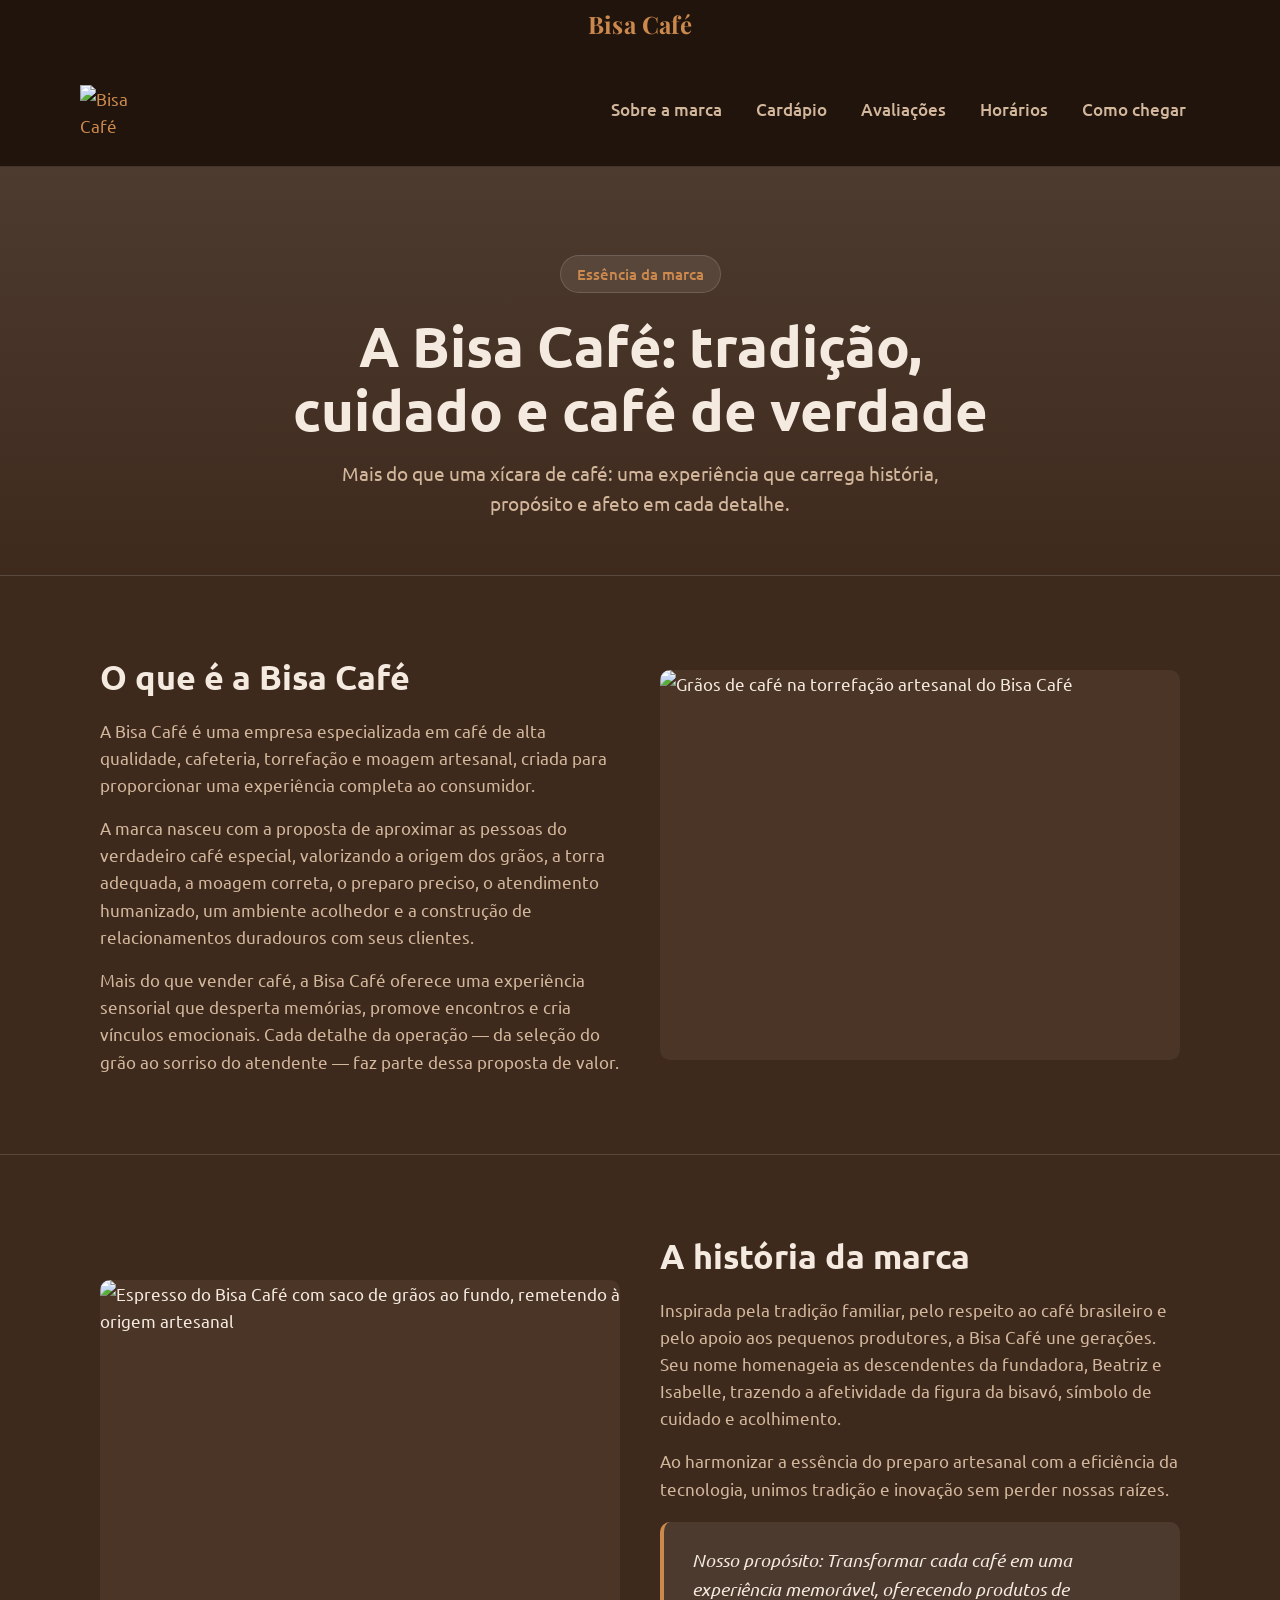
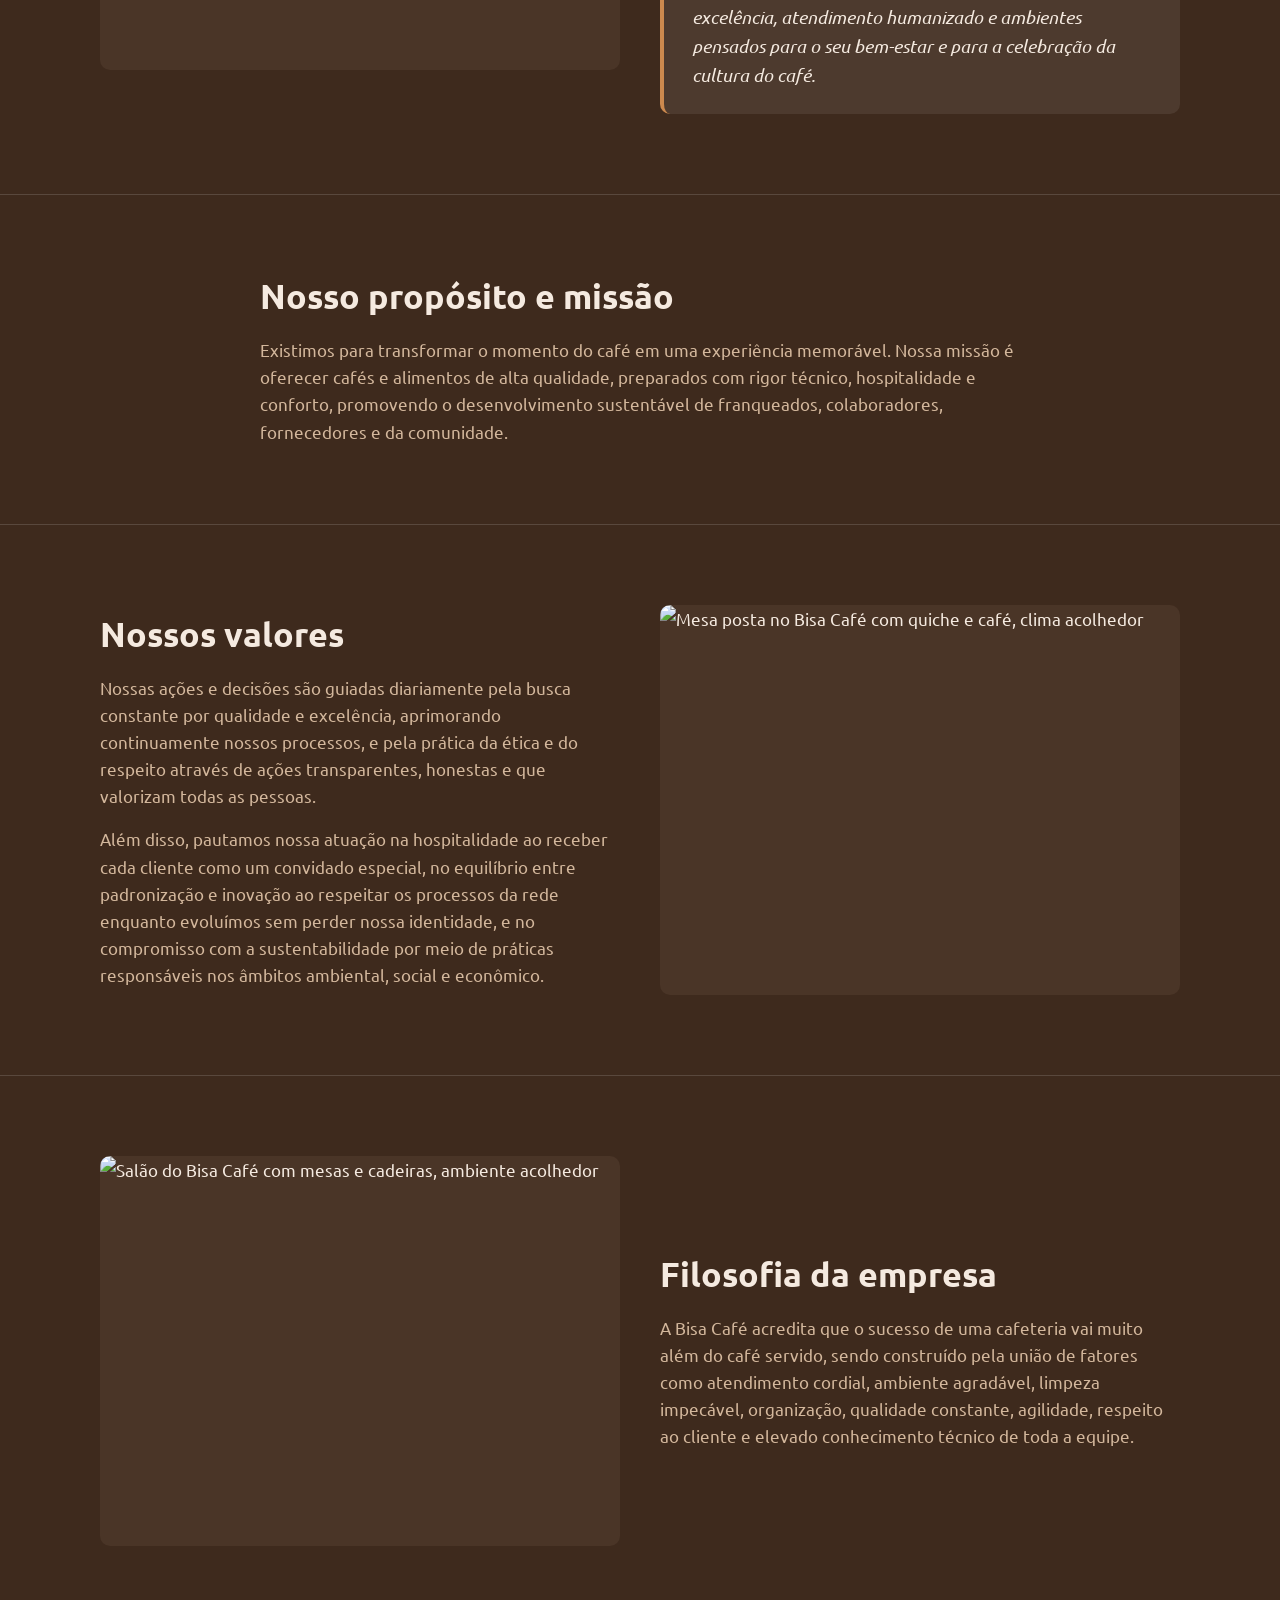
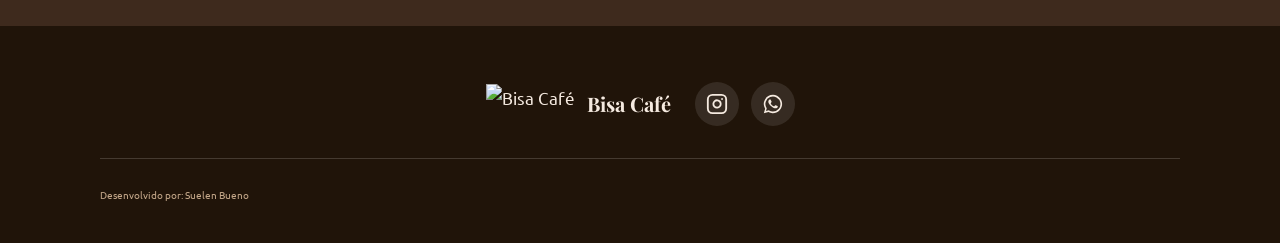
==== sobre-a-marca.html @ b7746995 "Add files via upload" ====
<!DOCTYPE html>
<html lang="pt-BR">
<head>
<meta charset="UTF-8">
<meta name="viewport" content="width=device-width, initial-scale=1">
<title>Sobre a Bisa Café | Essência da marca</title>
<meta name="description" content="Conheça a Bisa Café: o que somos, nossa história, propósito, missão, valores e filosofia por trás de cada xícara, em Santo André, São Paulo.">
<meta property="og:title" content="Sobre a Bisa Café | Essência da marca">
<meta property="og:description" content="Conheça a história, o propósito, a missão e os valores da Bisa Café.">
<meta property="og:type" content="website">
<meta property="og:locale" content="pt_BR">
<!-- Fallback sem JS: marca o html como "js" o quanto antes; o estado escondido da animação só vale sob html.js -->
<script>document.documentElement.className+=" js";</script>
<link rel="preconnect" href="https://fonts.googleapis.com">
<link rel="preconnect" href="https://fonts.gstatic.com" crossorigin>
<link href="https://fonts.googleapis.com/css2?family=Playfair+Display:wght@700&family=Ubuntu:wght@400;500;700&display=swap" rel="stylesheet">
<link rel="stylesheet" href="style.css">
<link rel="icon" type="image/png" href="logo.png">
</head>
<body>

<a class="pular" href="#conteudo">Pular para o conteúdo</a>

<header class="topo">
  <div class="container topo-marca">
    <a href="index.html#inicio" class="logo-texto">Bisa Café</a>
  </div>
  <div class="container topo-linha">
    <a href="index.html#inicio" class="logo">
      <img src="logo.png" alt="Bisa Café" class="logo-img" width="50" height="50">
    </a>
    <nav class="menu-topo" aria-label="Seções do site">
      <a href="sobre-a-marca.html">Sobre a marca</a>
      <a href="index.html#cardapio">Cardápio</a>
      <a href="index.html#avaliacoes">Avaliações</a>
      <a href="index.html#horarios">Horários</a>
      <a href="index.html#local">Como chegar</a>
    </nav>
  </div>
</header>

<main id="conteudo">

  <!-- CABEÇALHO DA PÁGINA -->
  <section class="pagina-cabecalho">
    <div class="container">
      <span class="hero-etiqueta anima" style="--i:0">Essência da marca</span>
      <h1 class="anima" style="--i:1">A Bisa Café: tradição, cuidado e café de verdade</h1>
      <p class="apoio anima" style="--i:2">Mais do que uma xícara de café: uma experiência que carrega história, propósito e afeto em cada detalhe.</p>
    </div>
  </section>

  <!-- O QUE É A BISA CAFÉ -->
  <section class="bloco-institucional">
    <div class="container">
      <div class="bloco-com-imagem">
        <div class="bloco-imagem anima" style="--i:0">
          <img src="foto-graos-torra.jpeg" alt="Grãos de café na torrefação artesanal do Bisa Café" loading="lazy">
        </div>
        <div class="conteudo-institucional anima" style="--i:1">
          <h2>O que é a Bisa Café</h2>
          <p>A Bisa Café é uma empresa especializada em café de alta qualidade, cafeteria, torrefação e moagem artesanal, criada para proporcionar uma experiência completa ao consumidor.</p>
          <p>A marca nasceu com a proposta de aproximar as pessoas do verdadeiro café especial, valorizando a origem dos grãos, a torra adequada, a moagem correta, o preparo preciso, o atendimento humanizado, um ambiente acolhedor e a construção de relacionamentos duradouros com seus clientes.</p>
          <p>Mais do que vender café, a Bisa Café oferece uma experiência sensorial que desperta memórias, promove encontros e cria vínculos emocionais. Cada detalhe da operação — da seleção do grão ao sorriso do atendente — faz parte dessa proposta de valor.</p>
        </div>
      </div>
    </div>
  </section>

  <!-- A HISTÓRIA DA MARCA -->
  <section class="bloco-institucional">
    <div class="container">
      <div class="bloco-com-imagem bloco-com-imagem--inverso">
        <div class="bloco-imagem anima" style="--i:0">
          <img src="foto-espresso-graos.jpeg" alt="Espresso do Bisa Café com saco de grãos ao fundo, remetendo à origem artesanal" loading="lazy">
        </div>
        <div class="conteudo-institucional anima" style="--i:1">
          <h2>A história da marca</h2>
          <p>Inspirada pela tradição familiar, pelo respeito ao café brasileiro e pelo apoio aos pequenos produtores, a Bisa Café une gerações. Seu nome homenageia as descendentes da fundadora, Beatriz e Isabelle, trazendo a afetividade da figura da bisavó, símbolo de cuidado e acolhimento.</p>
          <p>Ao harmonizar a essência do preparo artesanal com a eficiência da tecnologia, unimos tradição e inovação sem perder nossas raízes.</p>
          <blockquote class="destaque-proposito">
            Nosso propósito: Transformar cada café em uma experiência memorável, oferecendo produtos de excelência, atendimento humanizado e ambientes pensados para o seu bem-estar e para a celebração da cultura do café.
          </blockquote>
        </div>
      </div>
    </div>
  </section>

  <!-- NOSSO PROPÓSITO E MISSÃO -->
  <section class="bloco-institucional">
    <div class="container">
      <div class="conteudo-institucional">
        <h2 class="anima" style="--i:0">Nosso propósito e missão</h2>
        <p class="anima" style="--i:1">Existimos para transformar o momento do café em uma experiência memorável. Nossa missão é oferecer cafés e alimentos de alta qualidade, preparados com rigor técnico, hospitalidade e conforto, promovendo o desenvolvimento sustentável de franqueados, colaboradores, fornecedores e da comunidade.</p>
      </div>
    </div>
  </section>

  <!-- NOSSOS VALORES -->
  <section class="bloco-institucional">
    <div class="container">
      <div class="bloco-com-imagem">
        <div class="bloco-imagem anima" style="--i:0">
          <img src="foto-interior-mesa.jpeg" alt="Mesa posta no Bisa Café com quiche e café, clima acolhedor" loading="lazy">
        </div>
        <div class="conteudo-institucional anima" style="--i:1">
          <h2>Nossos valores</h2>
          <p>Nossas ações e decisões são guiadas diariamente pela busca constante por qualidade e excelência, aprimorando continuamente nossos processos, e pela prática da ética e do respeito através de ações transparentes, honestas e que valorizam todas as pessoas.</p>
          <p>Além disso, pautamos nossa atuação na hospitalidade ao receber cada cliente como um convidado especial, no equilíbrio entre padronização e inovação ao respeitar os processos da rede enquanto evoluímos sem perder nossa identidade, e no compromisso com a sustentabilidade por meio de práticas responsáveis nos âmbitos ambiental, social e econômico.</p>
        </div>
      </div>
    </div>
  </section>

  <!-- FILOSOFIA DA EMPRESA -->
  <section class="bloco-institucional">
    <div class="container">
      <div class="bloco-com-imagem bloco-com-imagem--inverso">
        <div class="bloco-imagem anima" style="--i:0">
          <img src="foto-ambiente-salao.jpeg" alt="Salão do Bisa Café com mesas e cadeiras, ambiente acolhedor" loading="lazy">
        </div>
        <div class="conteudo-institucional anima" style="--i:1">
          <h2>Filosofia da empresa</h2>
          <p>A Bisa Café acredita que o sucesso de uma cafeteria vai muito além do café servido, sendo construído pela união de fatores como atendimento cordial, ambiente agradável, limpeza impecável, organização, qualidade constante, agilidade, respeito ao cliente e elevado conhecimento técnico de toda a equipe.</p>
        </div>
      </div>
    </div>
  </section>

</main>

<!-- RODAPÉ -->
<footer class="rodape">
  <div class="container">
    <div class="rodape-grade">
      <div class="rodape-marca anima" style="--i:0">
        <img src="logo.png" alt="Bisa Café" height="40" class="rodape-logo">
        <span class="nome">Bisa Café</span>
      </div>
      <nav class="rodape-social anima" style="--i:1" aria-label="Redes sociais">
        <a class="rodape-icone" href="https://www.instagram.com/bisacafe_graoemoido/" target="_blank" rel="noopener" aria-label="Instagram do Bisa Café">
          <svg width="22" height="22" viewBox="0 0 24 24" fill="none" stroke="currentColor" stroke-width="2" stroke-linecap="round" stroke-linejoin="round" aria-hidden="true" focusable="false">
            <rect x="2" y="2" width="20" height="20" rx="5" ry="5"/>
            <path d="M16 11.37A4 4 0 1 1 12.63 8 4 4 0 0 1 16 11.37z"/>
            <line x1="17.5" y1="6.5" x2="17.51" y2="6.5"/>
          </svg>
        </a>
        <a class="rodape-icone" href="https://wa.me/5511910000055" target="_blank" rel="noopener" aria-label="WhatsApp do Bisa Café">
          <svg width="22" height="22" viewBox="0 0 24 24" fill="currentColor" aria-hidden="true" focusable="false">
            <path d="M12 2a10 10 0 0 0-8.6 15.1L2 22l5-1.3A10 10 0 1 0 12 2zm0 18.2c-1.5 0-3-.4-4.3-1.2l-.3-.2-3 .8.8-2.9-.2-.3A8.2 8.2 0 1 1 12 20.2zm4.6-6.1c-.3-.1-1.5-.7-1.7-.8-.2-.1-.4-.1-.6.1-.2.3-.6.8-.8 1-.1.2-.3.2-.5.1-.3-.1-1.1-.4-2-1.2-.8-.7-1.3-1.5-1.4-1.8-.2-.3 0-.4.1-.6l.4-.5c.1-.2.2-.3.3-.5.1-.2 0-.4 0-.5l-.8-1.9c-.2-.5-.4-.4-.6-.4h-.5c-.2 0-.5.1-.7.3-.2.3-.9.9-.9 2.1s.9 2.4 1 2.6c.1.2 1.8 2.8 4.3 3.9.6.3 1.1.4 1.5.6.6.2 1.2.2 1.6.1.5-.1 1.5-.6 1.7-1.2.2-.6.2-1.1.1-1.2 0-.1-.2-.2-.5-.3z"/>
          </svg>
        </a>
      </nav>
    </div>
    <div class="rodape-base">
      <p class="rodape-credito">Desenvolvido por: <a href="https://suelenfbportifolio.vercel.app/" target="_blank" rel="noopener">Suelen Bueno</a></p>
    </div>
  </div>
</footer>

<script src="script.js"></script>

</body>
</html>
---- style.css ----
:root {
    --cor-caramelo: #CC894E;              /* Caramelo — cor de todos os botões e destaques */
    --marrom-canela: #885840;             /* Marrom canela — desenho dos ícones de Instagram e WhatsApp */
    --botao-icone-fundo: rgba(82, 70, 64, 0.55); /* Fundo do círculo — cinza/marrom escuro translúcido */
    --cor-marca: var(--cor-caramelo);     /* Caramelo quente — links, ícones, destaques */
    --cor-marca-alt: #E3A868;             /* Caramelo claro — hover e gradientes */
    --cor-marca-escura: #7A4A28;          /* Marrom médio — acentos e fallback do vídeo */
    --cor-marca-suave: rgba(255, 255, 255, 0.08); /* Sobreposição clara sutil sobre o fundo escuro */
    --fundo: #3E2A1D;                     /* Marrom médio — fundo principal */
    --fundo-alt: #F8EFEA;                 /* Bege — seções alternadas (harmonia com o fundo) */
    --fundo-card: #4A3527;                /* Marrom levemente mais claro — cartões */
    --texto: #F5EAE0;                     /* Creme claro — texto principal */
    --texto-suave: #D3B79C;               /* Bege acaramelado — texto secundário */
    --borda: rgba(255, 255, 255, 0.14);
    --bege-fundo: #F8EFEA;                /* Bege — mesmo tom do fundo-alt */
    --bege-card: #F3E6C9;                 /* Bege claro — molduras/cartões sobre o bege */
    --bege-texto: #3B2A1C;                /* Marrom escuro — texto sobre fundo bege */
    --bege-texto-suave: #6B5642;          /* Marrom médio — texto secundário sobre bege */
    --bege-borda: rgba(59, 42, 28, .18);
    --rodape-fundo: #201409;              /* Marrom quase preto — rodapé */
    --rodape-texto: #F5EAE0;
    --rodape-suave: #C2A688;
    --raio: 10px;
  }

  * { margin: 0; padding: 0; box-sizing: border-box; }

  html { scroll-behavior: smooth; scroll-padding-top: 136px; }
  @media (prefers-reduced-motion: reduce) {
    html { scroll-behavior: auto; }
  }

  body {
    font-family: 'Ubuntu', system-ui, sans-serif;
    font-size: 1.0625rem;
    line-height: 1.6;
    color: var(--texto);
    background: var(--fundo);
  }

  .container { max-width: 1120px; margin: 0 auto; padding: 0 20px; }

  section { padding: 80px 0; }
  @media (max-width: 720px) { section { padding: 48px 0; } }

  h1 { font-size: clamp(2rem, 5vw, 3.5rem); line-height: 1.15; font-weight: 700; }
  h2 { font-size: clamp(1.5rem, 3.4vw, 2.125rem); line-height: 1.25; font-weight: 700; }
  h3 { font-size: 1.1875rem; font-weight: 700; }

  a { color: var(--cor-marca); }

  :focus-visible {
    outline: 3px solid var(--cor-marca);
    outline-offset: 3px;
    border-radius: 4px;
  }
  .galeria-bloco:focus-visible {
    outline-color: #FFFFFF;
  }

  .pular {
    position: absolute;
    left: -9999px;
    top: 0;
    background: var(--cor-marca);
    color: #fff;
    padding: 12px 20px;
    z-index: 200;
    text-decoration: none;
    font-weight: 500;
  }
  .pular:focus { left: 12px; top: 12px; }

  /* ============================================================
     ANIMAÇÃO DE ENTRADA
     - Anima SÓ transform e opacity (roda a 60fps, sem layout shift).
     - Estado escondido só existe sob html.js: sem JS, nada fica invisível.
     - Blocos abaixo do hero recebem a classe "visivel" via IntersectionObserver.
     - Hero anima no load (classe "carregado" no body via JS).
     - Stagger por --i (índice do item na seção), 80ms entre itens.
     ============================================================ */
  html.js .anima {
    opacity: 0;
    transform: translateY(20px);
    transition: opacity .6s cubic-bezier(0.16,1,0.3,1), transform .6s cubic-bezier(0.16,1,0.3,1);
    transition-delay: calc(var(--i,0) * 80ms);
    will-change: opacity, transform;
  }
  html.js .anima.visivel {
    opacity: 1;
    transform: translateY(0);
  }
  /* Hero: parte de um estado já pintado e legível; anima no load, não segura o LCP */
  html.js .hero .anima {
    opacity: 0;
    transform: translateY(16px);
    transition: opacity .55s cubic-bezier(0.16,1,0.3,1), transform .55s cubic-bezier(0.16,1,0.3,1);
    transition-delay: calc(var(--i,0) * 90ms);
  }
  html.js body.carregado .hero .anima {
    opacity: 1;
    transform: translateY(0);
  }
  /* Desliga TODA animação para quem pediu menos movimento: tudo estático e visível */
  @media (prefers-reduced-motion: reduce) {
    html.js .anima,
    html.js .hero .anima,
    html.js body.carregado .hero .anima {
      opacity: 1 !important;
      transform: none !important;
      transition: none !important;
    }
  }

  /* ---------- Botões ---------- */
  .botao {
    display: inline-flex;
    align-items: center;
    justify-content: center;
    gap: 10px;
    min-height: 48px;
    padding: 12px 26px;
    border-radius: var(--raio);
    font-family: inherit;
    font-size: 1.0625rem;
    font-weight: 500;
    text-decoration: none;
    cursor: pointer;
    border: 2px solid transparent;
    transition: background-color .2s ease, color .2s ease, border-color .2s ease, transform .2s ease, box-shadow .2s ease;
  }
  .botao:hover { transform: translateY(-2px); box-shadow: 0 8px 20px rgba(26, 26, 26, 0.18); }
  @media (prefers-reduced-motion: reduce) { .botao:hover { transform: none; box-shadow: none; } }
  .botao-primario { background: var(--cor-marca); color: #241608; }
  .botao-primario:hover { background: var(--cor-marca-alt); }
  .botao-secundario {
    background: transparent;
    color: var(--cor-marca);
    border-color: var(--cor-marca);
  }
  .botao-secundario:hover { background: var(--cor-marca); color: #241608; }
  .botao svg { flex-shrink: 0; }

  /* ---------- Hero: vídeo reduzido à direita + texto à esquerda ----------*/
  .hero {
    position: relative;
    overflow: hidden;
    background: rgba(32, 20, 12, 0.96); /* mesmo marrom escuro do menu — some antes do vídeo carregar e no fallback sem vídeo */
    padding: 0 0 40px;
  }
  .hero-video-wrap {
    position: relative;
    width: 100%;
    height: clamp(200px, 48vw, 320px);
    overflow: hidden;
  }
  .video-fundo {
    position: absolute;
    inset: 0;
    width: 100%;
    height: 100%;
    object-fit: cover;
    object-position: center;
  }
  .video-gradiente {
    position: absolute;
    inset: 0;
    /* degradê escuro por cima do vídeo pra suavizar a transição com o texto
       abaixo (mobile) ou ao lado (desktop) */
    background:
      linear-gradient(180deg, rgba(20, 12, 8, .1) 0%, rgba(20, 12, 8, .1) 55%, rgba(32, 20, 12, .96) 100%),
      linear-gradient(0deg, rgba(20, 12, 8, .25) 0%, rgba(20, 12, 8, 0) 30%);
  }
  .hero .container { position: relative; z-index: 2; padding-top: 36px; }
  .hero-conteudo { max-width: 680px; }
  @media (prefers-reduced-motion: reduce) {
    .video-fundo { display: none; }
    .hero-video-wrap {
      background: linear-gradient(135deg, var(--cor-marca) 0%, var(--cor-marca-alt) 55%, var(--cor-marca-escura) 100%);
    }
    .video-gradiente { background: none; }
  }
  /* Desktop: vídeo reduzido e ancorado à direita, texto sobreposto à esquerda */
  @media (min-width: 861px) {
    .hero {
      display: flex;
      align-items: center;
      min-height: clamp(420px, 52vw, 600px);
      padding: 0;
    }
    .hero-video-wrap {
      position: absolute;
      inset: 0;
      width: 100%;
      height: 100%;
    }
    .video-gradiente {
      background:
        linear-gradient(90deg,
          rgb(52, 38, 30) 0%,
          rgb(38, 26, 21) 22%,
          rgb(10, 6, 5) 46%,
          rgba(10, 6, 5, .82) 58%,
          rgba(10, 6, 5, .42) 70%,
          rgba(10, 6, 5, .08) 84%,
          rgba(10, 6, 5, 0) 96%);
    }
    .hero .container { padding-top: 0; width: 100%; }
  }

  /* ---------- Topo ---------- */
  .topo {
    position: sticky;
    top: 0;
    z-index: 100;
    background: rgba(32, 20, 12, 0.96);
    border-bottom: 1px solid var(--borda);
    backdrop-filter: blur(6px);
  }
  .topo-marca {
    display: flex;
    justify-content: center;
    padding-top: 10px;
  }
  .logo-texto {
    display: inline-block;
    font-family: 'Playfair Display', 'Ubuntu', serif;
    font-weight: 700;
    font-size: 1.5rem;
    letter-spacing: .2px;
    color: var(--cor-marca);
    text-decoration: none;
    min-height: 44px;
    line-height: 1.2;
  }
  .topo-linha {
    display: flex;
    align-items: center;
    justify-content: space-between;
    gap: 16px;
    min-height: 112px;
    padding: 8px 0;
  }
  .topo-linha--centralizada { justify-content: center; }
  .logo {
    display: inline-flex;
    align-items: center;
    justify-content: flex-start;
    min-height: 44px;
    text-decoration: none;
  }
  .logo-img {
    width: 50px;
    height: 50px;
    object-fit: contain;
    display: block;
  }
  .logo-icone {
    width: 100px;
    height: 100px;
    object-fit: contain;
    display: block;
    border-radius: 50%;
    flex-shrink: 0;
  }
  .menu-topo { display: flex; gap: 6px; }
  .menu-topo a {
    display: inline-flex;
    align-items: center;
    min-height: 44px;
    padding: 0 14px;
    color: var(--texto-suave);
    font-weight: 500;
    text-decoration: none;
    border-radius: 6px;
  }
  .menu-topo a:hover { color: var(--cor-marca); background: var(--cor-marca-suave); }
  .topo-whatsapp { min-height: 40px; padding: 8px 16px; font-size: 0.9375rem; flex-shrink: 0; }
  @media (max-width: 760px) {
    .menu-topo { display: none; }
    .logo-icone { width: 56px; height: 56px; }
    .topo-linha { min-height: 72px; }
  }
  @media (max-width: 460px) {
    .topo-whatsapp span { display: none; }
  }

  /* ---------- Hero: textos ---------- */
  .hero-etiqueta {
    display: inline-block;
    font-size: 0.9375rem;
    font-weight: 500;
    color: var(--cor-marca);
    background: rgba(255, 255, 255, 0.08);
    border: 1px solid var(--borda);
    border-radius: 999px;
    padding: 6px 16px;
    margin-bottom: 20px;
  }
  .hero p.apoio {
    margin-top: 18px;
    font-size: 1.1875rem;
    color: var(--texto-suave);
    max-width: 540px;
  }
  .hero-ctas {
    display: flex;
    flex-wrap: wrap;
    gap: 14px;
    margin-top: 30px;
  }
  .hero-nota {
    margin-top: 16px;
    font-size: 0.9375rem;
    color: var(--texto-suave);
  }

  /* ---------- Cabeçalho de seção ---------- */
  .secao-cabecalho { max-width: 640px; margin-bottom: 40px; }
  .secao-cabecalho p { margin-top: 10px; color: var(--texto-suave); }

  /* ---------- Benefícios ---------- */
  .cards {
    display: grid;
    grid-template-columns: repeat(auto-fit, minmax(230px, 1fr));
    gap: 20px;
  }
  .card {
    background: var(--fundo-card);
    border: 1px solid var(--borda);
    border-radius: var(--raio);
    padding: 26px 24px;
    transition: transform .2s ease, box-shadow .2s ease;
  }
  .card:hover { transform: translateY(-2px); box-shadow: 0 8px 20px rgba(26, 26, 26, 0.08); }
  @media (prefers-reduced-motion: reduce) { .card:hover { transform: none; box-shadow: none; } }
  .card .icone {
    display: inline-flex;
    align-items: center;
    justify-content: center;
    width: 46px;
    height: 46px;
    border-radius: var(--raio);
    background: var(--cor-marca-suave);
    color: var(--cor-marca);
    margin-bottom: 16px;
  }
  .card p { margin-top: 8px; color: var(--texto-suave); font-size: 1rem; }

  /* ---------- Cardápio ---------- */
  .cardapio {
    background: var(--fundo-alt);
    border-top: 1px solid var(--bege-borda);
    border-bottom: 1px solid var(--bege-borda);
  }
  .cardapio h2 { color: var(--bege-texto); }
  .cardapio .secao-cabecalho p { color: var(--bege-texto-suave); }
  .cardapio-grade {
    display: grid;
    grid-template-columns: repeat(auto-fit, minmax(260px, 1fr));
    gap: 20px;
  }
  .categoria {
    background: var(--fundo);
    border: 1px solid var(--borda);
    border-radius: var(--raio);
    padding: 26px 24px;
    transition: transform .2s ease, box-shadow .2s ease;
  }
  .categoria:hover { transform: translateY(-2px); box-shadow: 0 8px 20px rgba(26, 26, 26, 0.08); }
  @media (prefers-reduced-motion: reduce) { .categoria:hover { transform: none; box-shadow: none; } }
  .categoria-titulo {
    display: flex;
    align-items: center;
    gap: 12px;
    padding-bottom: 14px;
    margin-bottom: 6px;
    border-bottom: 2px solid var(--cor-marca);
    color: var(--cor-marca);
  }
  .categoria ul { list-style: none; }
  .categoria li {
    display: flex;
    align-items: baseline;
    gap: 8px;
    padding: 12px 0;
    border-bottom: 1px dotted var(--borda);
  }
  .categoria li:last-child { border-bottom: none; }
  .item-nome { font-weight: 500; }
  .item-pontos { flex: 1; border-bottom: 2px dotted var(--borda); min-width: 16px; }
  .item-preco { font-size: 0.9375rem; color: var(--texto-suave); white-space: nowrap; }

  /* ---------- Galeria (placeholders de foto) ---------- */
  .galeria-grade {
    display: grid;
    grid-template-columns: repeat(auto-fit, minmax(260px, 1fr));
    gap: 20px;
  }
  .galeria-bloco {
    aspect-ratio: 4 / 3;
    border-radius: var(--raio);
    overflow: hidden;
    background: var(--fundo-card);
    display: flex;
    align-items: center;
    justify-content: center;
    text-align: center;
    transition: transform .2s ease, box-shadow .2s ease;
  }
  .galeria-bloco:hover { transform: translateY(-2px); box-shadow: 0 8px 20px rgba(26, 26, 26, 0.18); }
  @media (prefers-reduced-motion: reduce) { .galeria-bloco:hover { transform: none; box-shadow: none; } }
  .galeria-bloco img,
  .bloco-imagem img {
    width: 100%;
    height: 100%;
    object-fit: cover;
    display: block;
  }
  .galeria-bloco span {
    color: #FFFFFF;
    font-weight: 500;
    font-size: 0.9375rem;
    border: 1px dashed rgba(255, 255, 255, 0.7);
    border-radius: 6px;
    padding: 10px 14px;
  }
  .bloco-imagem {
    border-radius: var(--raio);
    overflow: hidden;
    background: var(--fundo-card);
  }

  /* ---------- Avaliações ---------- */
  .avaliacoes {
    background: var(--fundo-alt);
    border-top: 1px solid var(--bege-borda);
    border-bottom: 1px solid var(--bege-borda);
  }
  .avaliacoes h2 { color: var(--bege-texto); }
  .avaliacoes .secao-cabecalho p { color: var(--bege-texto-suave); }
  .avaliacoes .avaliacao-nota { color: var(--bege-texto); }
  .avaliacoes .avaliacao-total { color: var(--bege-texto-suave); }
  .avaliacao-resumo {
    display: flex;
    align-items: center;
    flex-wrap: wrap;
    gap: 16px;
    margin-bottom: 28px;
  }
  .avaliacao-nota { font-size: 2.5rem; font-weight: 700; color: var(--texto); line-height: 1; }
  .avaliacao-estrelas { color: var(--cor-marca); font-size: 1.25rem; letter-spacing: 2px; }
  .avaliacao-total { display: block; margin-top: 2px; color: var(--texto-suave); font-size: 0.9375rem; }
  .avaliacao-carrossel { display: flex; align-items: center; gap: 12px; }
  .avaliacao-trilho {
    display: flex;
    align-items: stretch;
    gap: 20px;
    flex: 1;
    overflow-x: auto;
    scroll-snap-type: x mandatory;
    scroll-behavior: smooth;
    padding: 4px 4px 10px;
    scrollbar-width: none;
  }
  .avaliacao-trilho::-webkit-scrollbar { display: none; }
  .avaliacao-card {
    border: 1px solid var(--bege-borda);
    border-radius: var(--raio);
    transition: transform .2s ease, box-shadow .2s ease;
  }
  .avaliacao-card:hover { transform: translateY(-2px); box-shadow: 0 8px 20px rgba(26, 26, 26, 0.12); }
  @media (prefers-reduced-motion: reduce) { .avaliacao-card:hover { transform: none; box-shadow: none; } }
  
  .avaliacao-print {
    flex: 0 0 auto;
    scroll-snap-align: start;
    background: var(--bege-card);
    padding: 8px;
    display: flex;
    align-items: center;
    justify-content: center;
    height: clamp(130px, 18vw, 170px);
    max-width: 85vw;
  }
  .avaliacao-print img {
    width: auto;
    height: 100%;
    max-width: 100%;
    object-fit: contain;
    display: block;
    border-radius: calc(var(--raio) - 4px);
  }
  .carrossel-seta {
    flex-shrink: 0;
    width: 44px;
    height: 44px;
    border-radius: 50%;
    border: 1px solid var(--bege-borda);
    background: var(--bege-card);
    color: var(--bege-texto);
    display: flex;
    align-items: center;
    justify-content: center;
    cursor: pointer;
    transition: background-color .2s ease, color .2s ease;
  }
  .carrossel-seta:hover { background: var(--cor-marca); color: #241608; }
  @media (max-width: 640px) { .carrossel-seta { display: none; } }

  /* ---------- Sobre ---------- */
  .sobre-conteudo { max-width: 680px; }
  .sobre-conteudo p { margin-top: 16px; color: var(--texto-suave); }
  .link-saiba-mais {
    display: inline-flex;
    align-items: center;
    min-height: 44px;
    margin-top: 18px;
    font-weight: 500;
    color: var(--cor-marca);
    text-decoration: underline;
    text-underline-offset: 3px;
  }

  /* ---------- Horários e local ---------- */
  .info-grade {
    display: grid;
    grid-template-columns: repeat(auto-fit, minmax(280px, 1fr));
    gap: 20px;
  }
  .info-card {
    background: var(--fundo-card);
    border: 1px solid var(--borda);
    border-radius: var(--raio);
    padding: 26px 24px;
    transition: transform .2s ease, box-shadow .2s ease;
  }
  .info-card:hover { transform: translateY(-2px); box-shadow: 0 8px 20px rgba(26, 26, 26, 0.08); }
  @media (prefers-reduced-motion: reduce) { .info-card:hover { transform: none; box-shadow: none; } }
  .info-card h3 {
    display: flex;
    align-items: center;
    gap: 12px;
    color: var(--cor-marca);
    margin-bottom: 14px;
  }
  .horarios-lista { list-style: none; }
  #horarios-card { display: flex; flex-direction: column; }
  .horarios-lista li {
    display: flex;
    justify-content: space-between;
    gap: 12px;
    padding: 10px 0;
    border-bottom: 1px dotted var(--borda);
  }
  .horarios-lista li:last-child { border-bottom: none; }
  .horarios-lista .dia { font-weight: 500; }
  .horarios-lista .hora { color: var(--texto-suave); text-align: right; }

  .info-card-social {
    margin-top: auto;
    padding-top: 20px;
    border-top: 1px dashed var(--borda);
  }
  .info-card-social h4 {
    font-family: 'Playfair Display', 'Ubuntu', serif;
    font-size: 1.0625rem;
    color: var(--cor-marca);
    margin-bottom: 6px;
  }
  .info-card-social p {
    font-size: 0.9375rem;
    line-height: 1.5;
    margin-bottom: 14px;
  }
  .social-lista { list-style: none; display: flex; flex-direction: column; gap: 10px; }
  .social-linha {
    display: flex;
    align-items: center;
    gap: 12px;
    color: var(--texto);
    text-decoration: none;
    font-weight: 500;
    transition: color .2s ease;
  }
.social-linha:hover { color: var(--cor-marca-alt); }
.social-icone {
  display: flex;
  align-items: center;
  justify-content: center;
  flex-shrink: 0;
  width: 44px;
  height: 44px;
  border-radius: 50%;
  background: var(--botao-icone-fundo);
  color: var(--cor-caramelo);
  transition: background .2s ease, color .2s ease;
}
  .local-foto img { width: 100%; height: 100%; object-fit: cover; display: block; }
  .link-maps {
    display: flex;
    width: fit-content;
    align-items: center;
    gap: 8px;
    min-height: 44px;
    margin-top: 12px;
    font-weight: 500;
    color: var(--cor-marca);
    text-decoration: underline;
    text-underline-offset: 3px;
  }
  .link-icone-only {
    display: flex;
    width: 44px;
    height: 44px;
    margin-top: 12px;
    border-radius: 50%;
    background: var(--botao-icone-fundo);
    color: var(--cor-caramelo);
    align-items: center;
    justify-content: center;
    text-decoration: none;
    flex-shrink: 0;
    transition: background-color .2s ease, color .2s ease;
  }
  .link-icone-only:hover { background: var(--marrom-canela); color: var(--fundo-card); }
  .somente-leitor {
    position: absolute;
    width: 1px;
    height: 1px;
    padding: 0;
    margin: -1px;
    overflow: hidden;
    clip: rect(0, 0, 0, 0);
    white-space: nowrap;
    border: 0;
  }

  /* ---------- Rodapé ---------- */
  .rodape {
    background: var(--rodape-fundo);
    color: var(--rodape-texto);
    padding: 56px 0 40px;
  }
  .rodape-grade {
    display: flex;
    flex-wrap: wrap;
    align-items: center;
    justify-content: center;
    gap: 24px;
  }
  .rodape-marca { display: flex; align-items: center; gap: 12px; }
  .rodape-logo { display: block; }
  .rodape-marca .nome {
    font-family: 'Playfair Display', 'Ubuntu', serif;
    font-size: 1.25rem;
    font-weight: 700;
  }
  .rodape-social { display: flex; align-items: center; gap: 12px; }
  .rodape-icone {
    display: inline-flex;
    align-items: center;
    justify-content: center;
    width: 44px;
    height: 44px;
    border-radius: 50%;
    background: rgba(255, 255, 255, 0.1);
    color: var(--rodape-texto);
    transition: background-color .2s ease, transform .2s ease;
  }
  .rodape-icone:hover { background: var(--cor-marca); transform: translateY(-2px); }
  @media (prefers-reduced-motion: reduce) { .rodape-icone:hover { transform: none; } }
  .rodape-base {
    margin-top: 32px;
    padding-top: 20px;
    border-top: 1px solid #453a30;
    color: var(--rodape-suave);
    font-size: 0.9375rem;
  }
  .rodape-credito {
    margin-top: 8px;
    font-size: 0.6125rem;
  }
  .rodape-credito a {
    color: var(--rodape-suave);
    text-decoration: none;
    text-underline-offset: 3px;
  }
  .rodape-credito a:hover { color: var(--rodape-texto); }

  /* ---------- Página institucional (Sobre a marca) ---------- */
  .pagina-cabecalho {
    background: linear-gradient(180deg, var(--cor-marca-suave) 0%, var(--fundo) 100%);
    padding: 88px 0 56px;
    text-align: center;
  }
  @media (max-width: 720px) { .pagina-cabecalho { padding: 52px 0 40px; } }
  .pagina-cabecalho .hero-etiqueta { margin-left: auto; margin-right: auto; }
  .pagina-cabecalho h1 { max-width: 760px; margin: 0 auto; }
  .pagina-cabecalho p.apoio {
    max-width: 620px;
    margin: 16px auto 0;
    color: var(--texto-suave);
    font-size: 1.1875rem;
  }

  .bloco-institucional { border-top: 1px solid var(--borda); }
  .bloco-institucional.fundo-alt {
    background: var(--fundo-alt);
    border-top-color: var(--bege-borda);
  }
  .fundo-alt .conteudo-institucional h2 { color: var(--bege-texto); }
  .conteudo-institucional { max-width: 760px; margin: 0 auto; }
  .conteudo-institucional h2 { margin-bottom: 18px; }
  .cor-destaque { color: var(--cor-marca); }
  .conteudo-institucional p { margin-bottom: 16px; color: var(--texto-suave); }
  .conteudo-institucional p:last-child { margin-bottom: 0; }
  .conteudo-institucional ul { padding-left: 20px; color: var(--texto-suave); margin-bottom: 16px; }
  .conteudo-institucional li { margin-bottom: 8px; }
  .fundo-alt .conteudo-institucional p,
  .fundo-alt .conteudo-institucional ul { color: var(--bege-texto-suave); }

  .destaque-proposito {
    background: var(--cor-marca-suave);
    border-left: 4px solid var(--cor-marca);
    border-radius: var(--raio);
    padding: 24px 28px;
    margin-top: 20px;
    font-size: 1.125rem;
    font-style: italic;
    color: var(--texto);
  }
  .fundo-alt .destaque-proposito {
    background: rgba(59, 42, 28, 0.08);
    border-left-color: var(--cor-marca-escura);
    color: var(--bege-texto);
  }

  /* ---------- Bloco institucional com imagem ilustrativa ---------- */
  .bloco-com-imagem {
    display: grid;
    grid-template-columns: 1fr 1fr;
    gap: 40px;
    align-items: center;
  }
  .bloco-com-imagem .bloco-imagem { order: 2; aspect-ratio: 4 / 3; }
  .bloco-com-imagem .conteudo-institucional { order: 1; margin: 0; max-width: none; }
  .bloco-com-imagem--inverso .bloco-imagem { order: 1; }
  .bloco-com-imagem--inverso .conteudo-institucional { order: 2; }
  @media (max-width: 760px) {
    .bloco-com-imagem { grid-template-columns: 1fr; }
    .bloco-com-imagem .bloco-imagem,
    .bloco-com-imagem .conteudo-institucional,
    .bloco-com-imagem--inverso .bloco-imagem,
    .bloco-com-imagem--inverso .conteudo-institucional {
      order: initial;
    }
  }
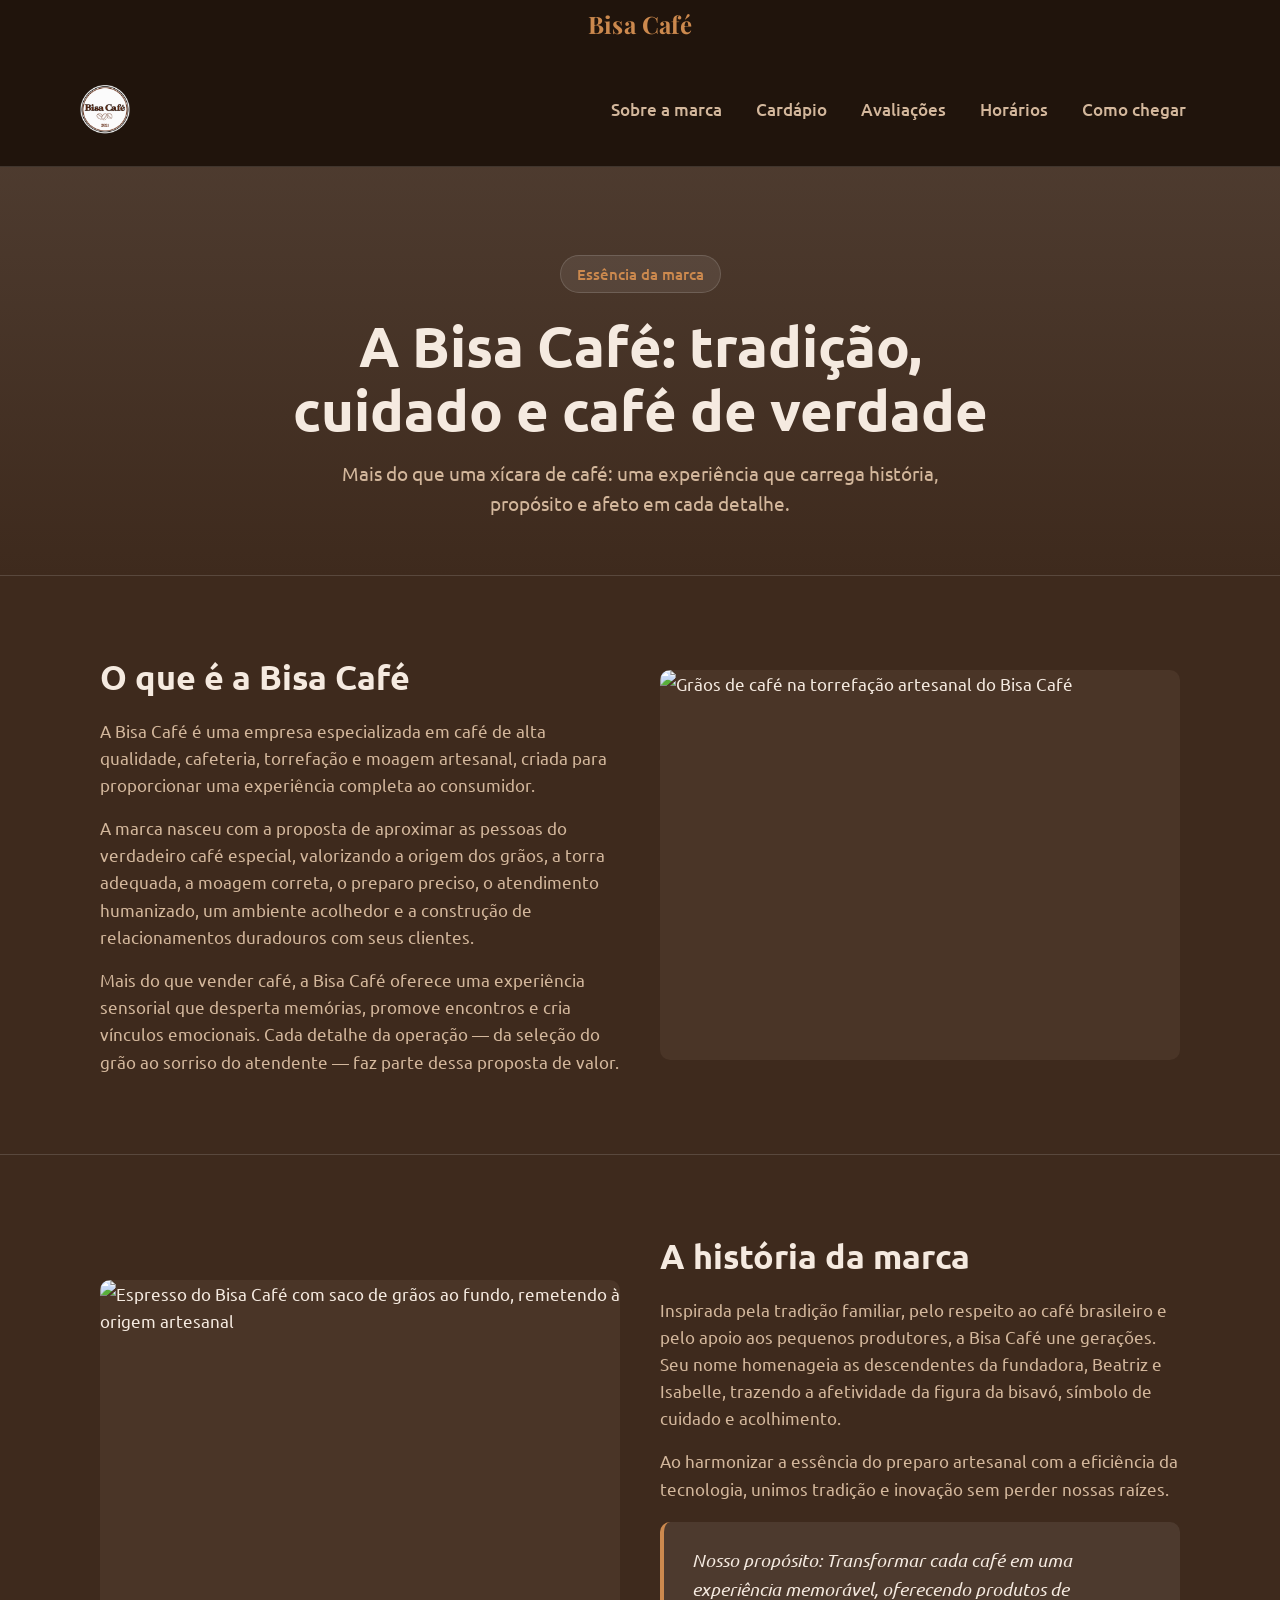
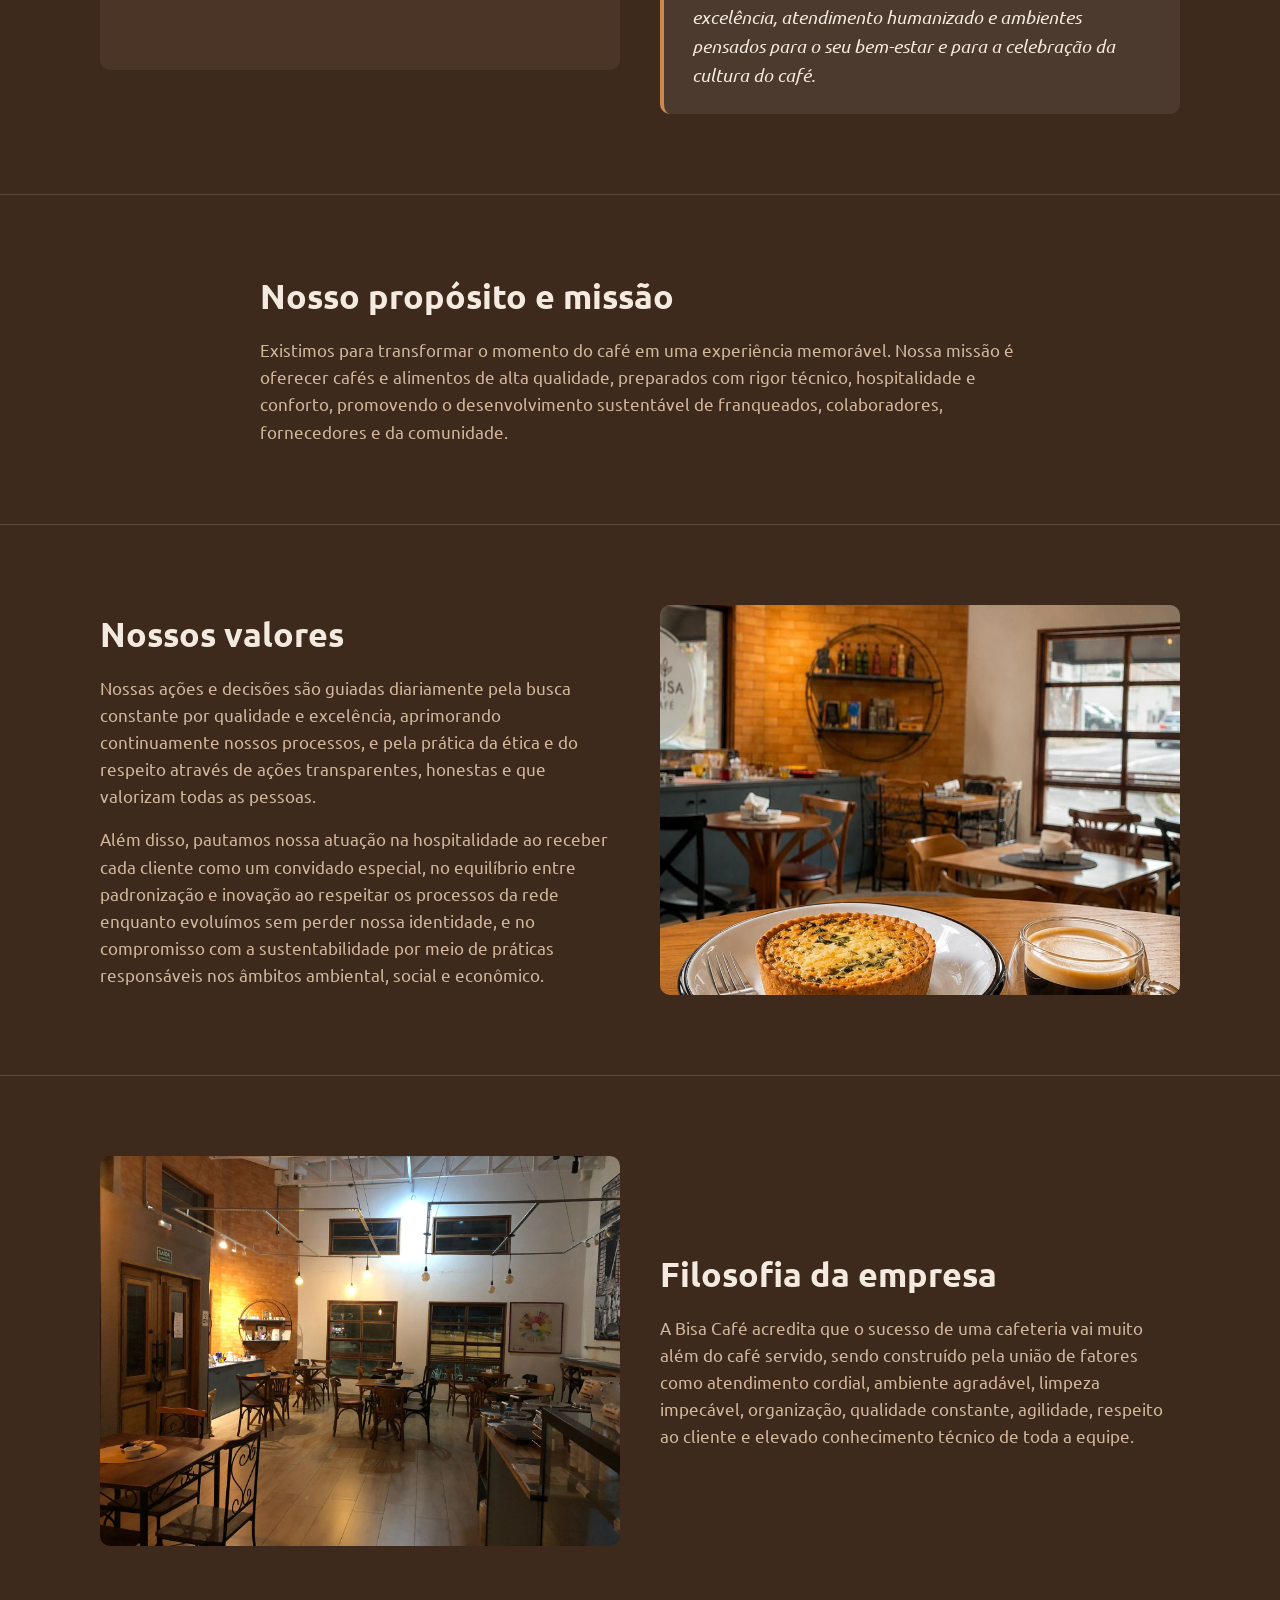
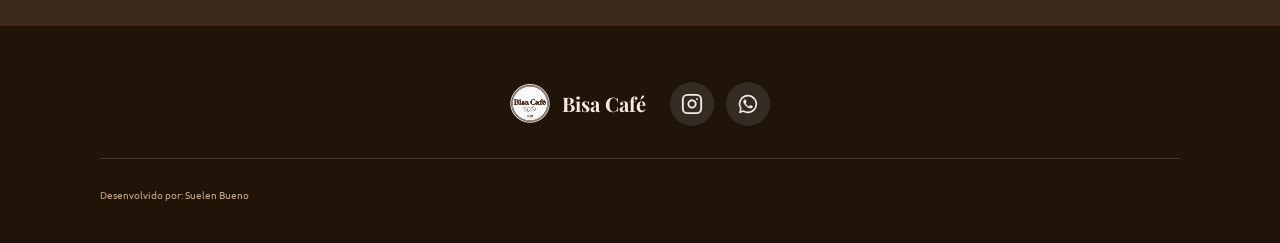
==== commit 9a057c2a: "Atualiza caminho do favicon no index.html e código sobre-a-marca" ====
--- a/sobre-a-marca.html
+++ b/sobre-a-marca.html
@@ -15,7 +15,7 @@
 <link rel="preconnect" href="https://fonts.gstatic.com" crossorigin>
 <link href="https://fonts.googleapis.com/css2?family=Playfair+Display:wght@700&family=Ubuntu:wght@400;500;700&display=swap" rel="stylesheet">
 <link rel="stylesheet" href="style.css">
-<link rel="icon" type="image/png" href="logo.png">
+<link rel="icon" type="image/png" href="./images/logo.png">
 </head>
 <body>
 
@@ -27,7 +27,7 @@
   </div>
   <div class="container topo-linha">
     <a href="index.html#inicio" class="logo">
-      <img src="logo.png" alt="Bisa Café" class="logo-img" width="50" height="50">
+      <img src="./images/logo.png" alt="Bisa Café" class="logo-img" width="50" height="50">
     </a>
     <nav class="menu-topo" aria-label="Seções do site">
       <a href="sobre-a-marca.html">Sobre a marca</a>
@@ -101,7 +101,7 @@
     <div class="container">
       <div class="bloco-com-imagem">
         <div class="bloco-imagem anima" style="--i:0">
-          <img src="foto-interior-mesa.jpeg" alt="Mesa posta no Bisa Café com quiche e café, clima acolhedor" loading="lazy">
+          <img src="./images/foto-interior-mesa.jpeg" alt="Mesa posta no Bisa Café com quiche e café, clima acolhedor" loading="lazy">
         </div>
         <div class="conteudo-institucional anima" style="--i:1">
           <h2>Nossos valores</h2>
@@ -117,7 +117,7 @@
     <div class="container">
       <div class="bloco-com-imagem bloco-com-imagem--inverso">
         <div class="bloco-imagem anima" style="--i:0">
-          <img src="foto-ambiente-salao.jpeg" alt="Salão do Bisa Café com mesas e cadeiras, ambiente acolhedor" loading="lazy">
+          <img src="./images/foto-ambiente-salao.jpeg" alt="Salão do Bisa Café com mesas e cadeiras, ambiente acolhedor" loading="lazy">
         </div>
         <div class="conteudo-institucional anima" style="--i:1">
           <h2>Filosofia da empresa</h2>
@@ -134,7 +134,7 @@
   <div class="container">
     <div class="rodape-grade">
       <div class="rodape-marca anima" style="--i:0">
-        <img src="logo.png" alt="Bisa Café" height="40" class="rodape-logo">
+        <img src="./images/logo.png" alt="Bisa Café" height="40" class="rodape-logo">
         <span class="nome">Bisa Café</span>
       </div>
       <nav class="rodape-social anima" style="--i:1" aria-label="Redes sociais">
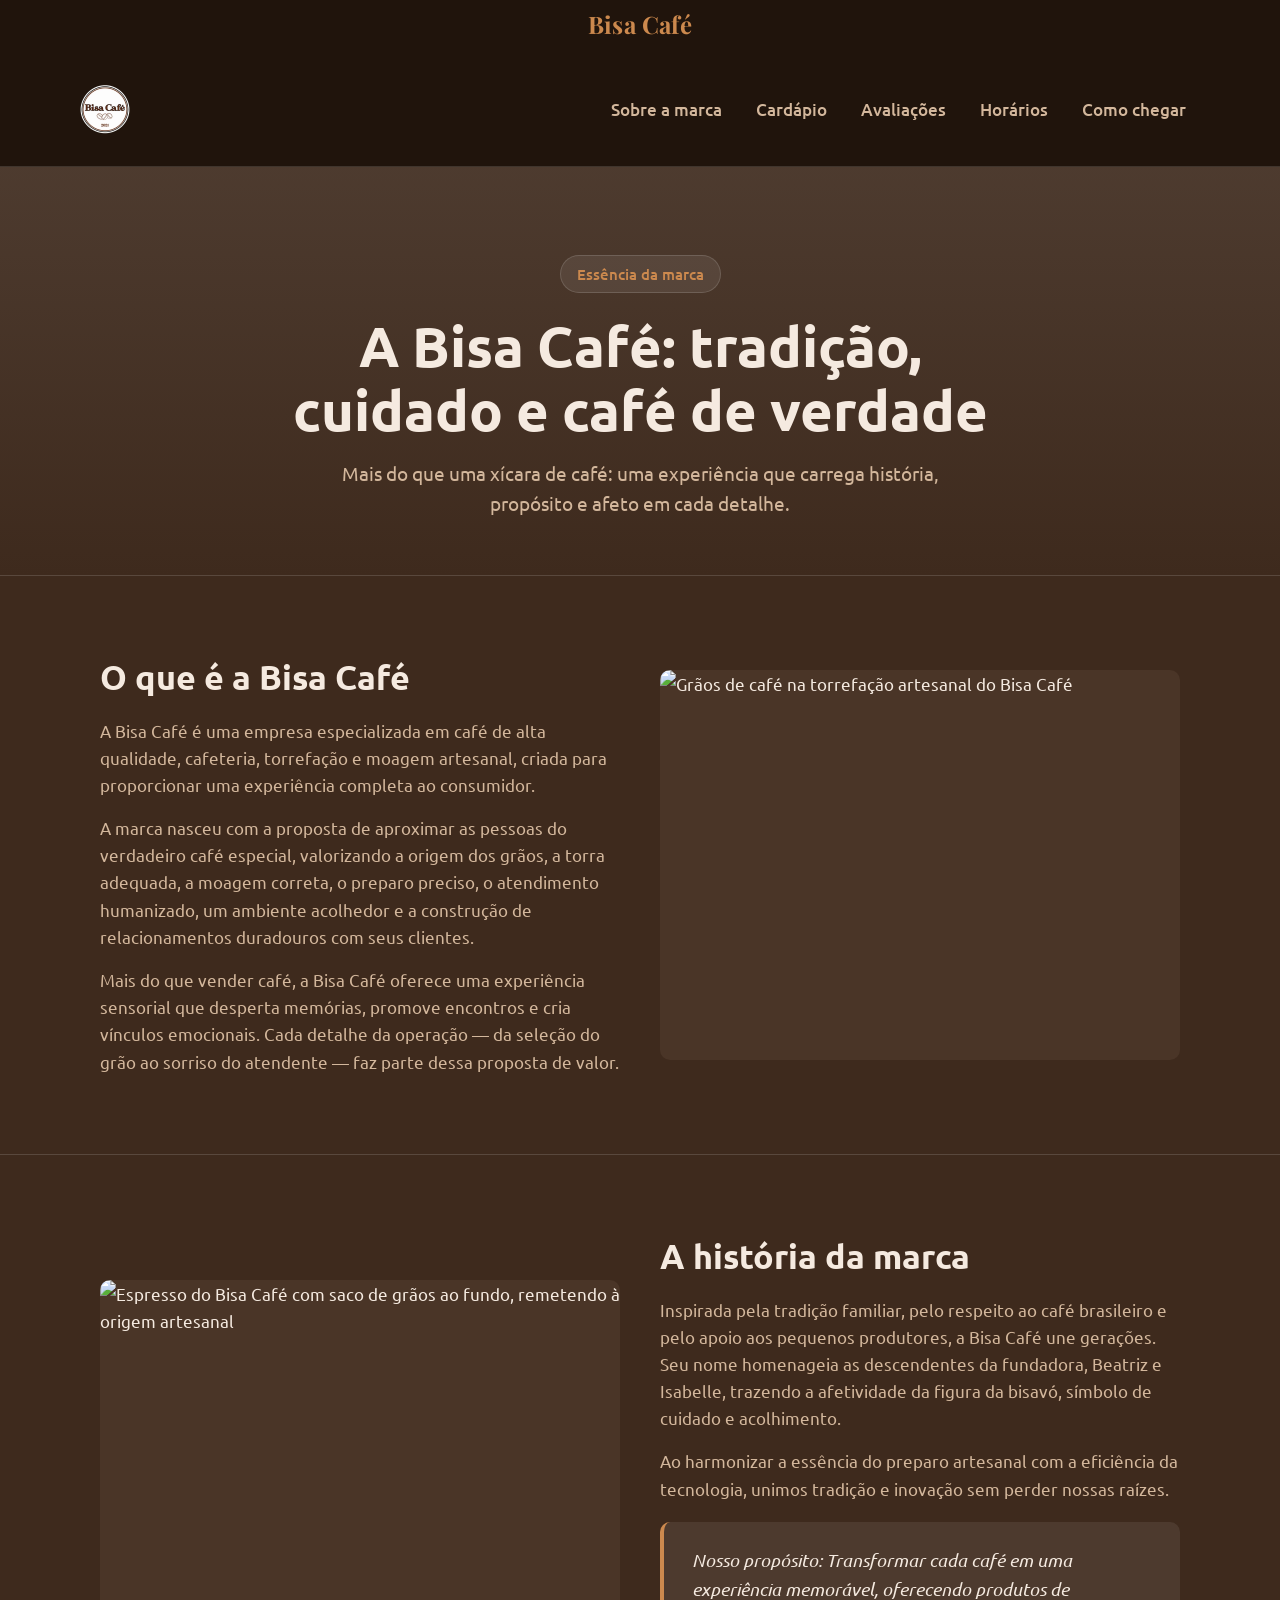
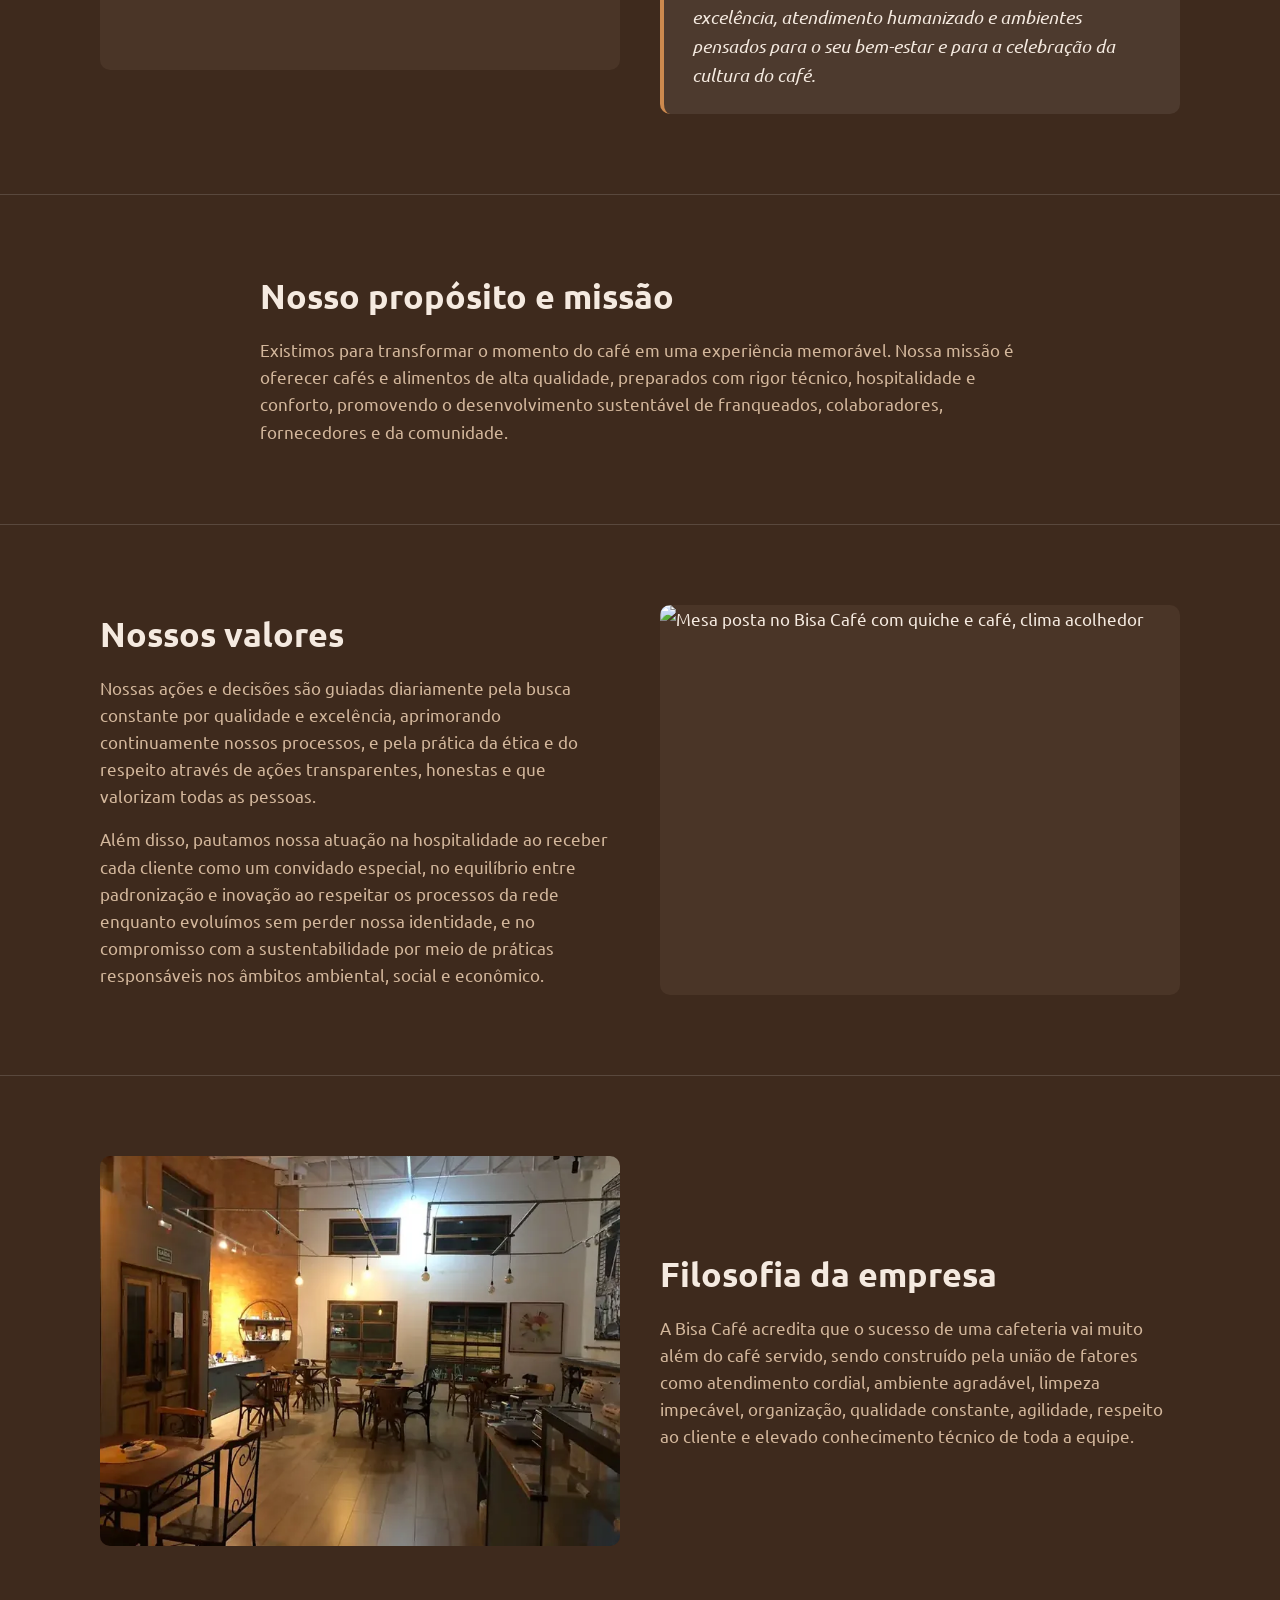
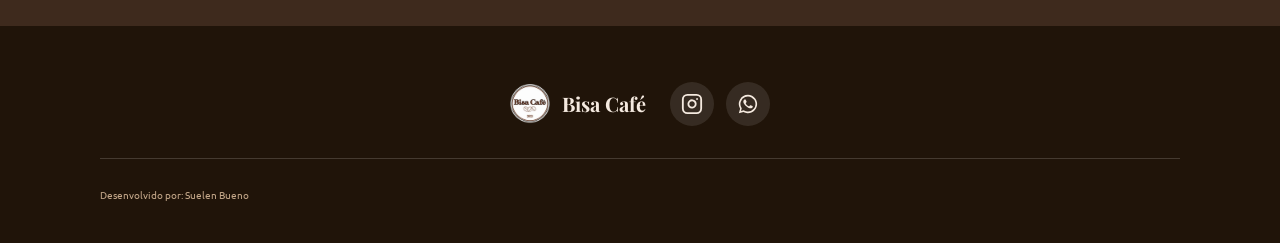
==== commit 8a271c4e: "Ajusta dimensoes de imagens e atributos de acessibilidade" ====
--- a/sobre-a-marca.html
+++ b/sobre-a-marca.html
@@ -15,7 +15,7 @@
 <link rel="preconnect" href="https://fonts.gstatic.com" crossorigin>
 <link href="https://fonts.googleapis.com/css2?family=Playfair+Display:wght@700&family=Ubuntu:wght@400;500;700&display=swap" rel="stylesheet">
 <link rel="stylesheet" href="style.css">
-<link rel="icon" type="image/png" href="./images/logo.png">
+<link rel="icon" type="image/webp" href="./images/logo.webp">
 </head>
 <body>
 
@@ -27,7 +27,7 @@
   </div>
   <div class="container topo-linha">
     <a href="index.html#inicio" class="logo">
-      <img src="./images/logo.png" alt="Bisa Café" class="logo-img" width="50" height="50">
+      <img src="./images/logo.webp" alt="Bisa Café" class="logo-img" width="50" height="50">
     </a>
     <nav class="menu-topo" aria-label="Seções do site">
       <a href="sobre-a-marca.html">Sobre a marca</a>
@@ -55,7 +55,7 @@
     <div class="container">
       <div class="bloco-com-imagem">
         <div class="bloco-imagem anima" style="--i:0">
-          <img src="foto-graos-torra.jpeg" alt="Grãos de café na torrefação artesanal do Bisa Café" loading="lazy">
+          <img src="./images/foto-graos-torra.jpeg" alt="Grãos de café na torrefação artesanal do Bisa Café" loading="lazy">
         </div>
         <div class="conteudo-institucional anima" style="--i:1">
           <h2>O que é a Bisa Café</h2>
@@ -72,7 +72,7 @@
     <div class="container">
       <div class="bloco-com-imagem bloco-com-imagem--inverso">
         <div class="bloco-imagem anima" style="--i:0">
-          <img src="foto-espresso-graos.jpeg" alt="Espresso do Bisa Café com saco de grãos ao fundo, remetendo à origem artesanal" loading="lazy">
+          <img src="./images/foto-espresso-graos.jpeg" alt="Espresso do Bisa Café com saco de grãos ao fundo, remetendo à origem artesanal" loading="lazy">
         </div>
         <div class="conteudo-institucional anima" style="--i:1">
           <h2>A história da marca</h2>
@@ -117,7 +117,7 @@
     <div class="container">
       <div class="bloco-com-imagem bloco-com-imagem--inverso">
         <div class="bloco-imagem anima" style="--i:0">
-          <img src="./images/foto-ambiente-salao.jpeg" alt="Salão do Bisa Café com mesas e cadeiras, ambiente acolhedor" loading="lazy">
+          <img src="./images/foto-ambiente-salao.webp" alt="Salão do Bisa Café com mesas e cadeiras, ambiente acolhedor" loading="lazy">
         </div>
         <div class="conteudo-institucional anima" style="--i:1">
           <h2>Filosofia da empresa</h2>
@@ -134,7 +134,7 @@
   <div class="container">
     <div class="rodape-grade">
       <div class="rodape-marca anima" style="--i:0">
-        <img src="./images/logo.png" alt="Bisa Café" height="40" class="rodape-logo">
+        <img src="./images/logo.webp" alt="Bisa Café" height="40" class="rodape-logo">
         <span class="nome">Bisa Café</span>
       </div>
       <nav class="rodape-social anima" style="--i:1" aria-label="Redes sociais">
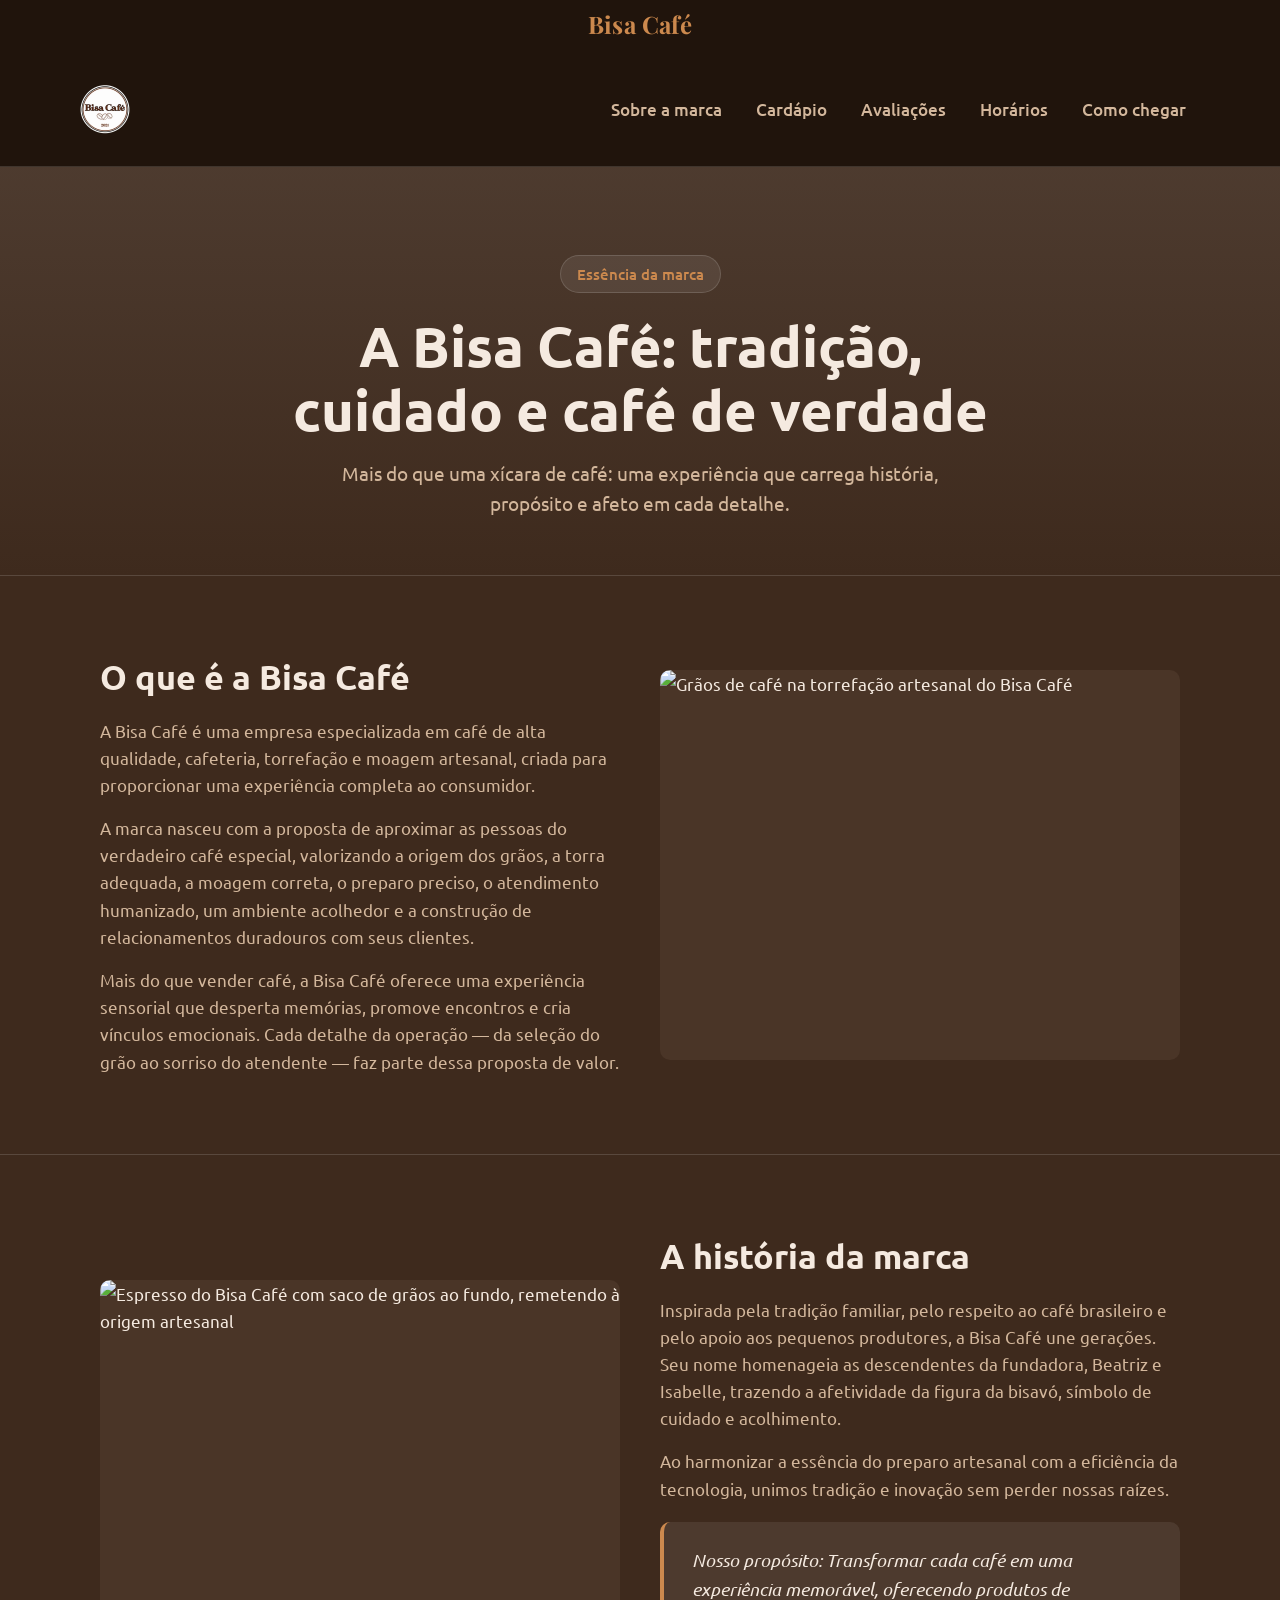
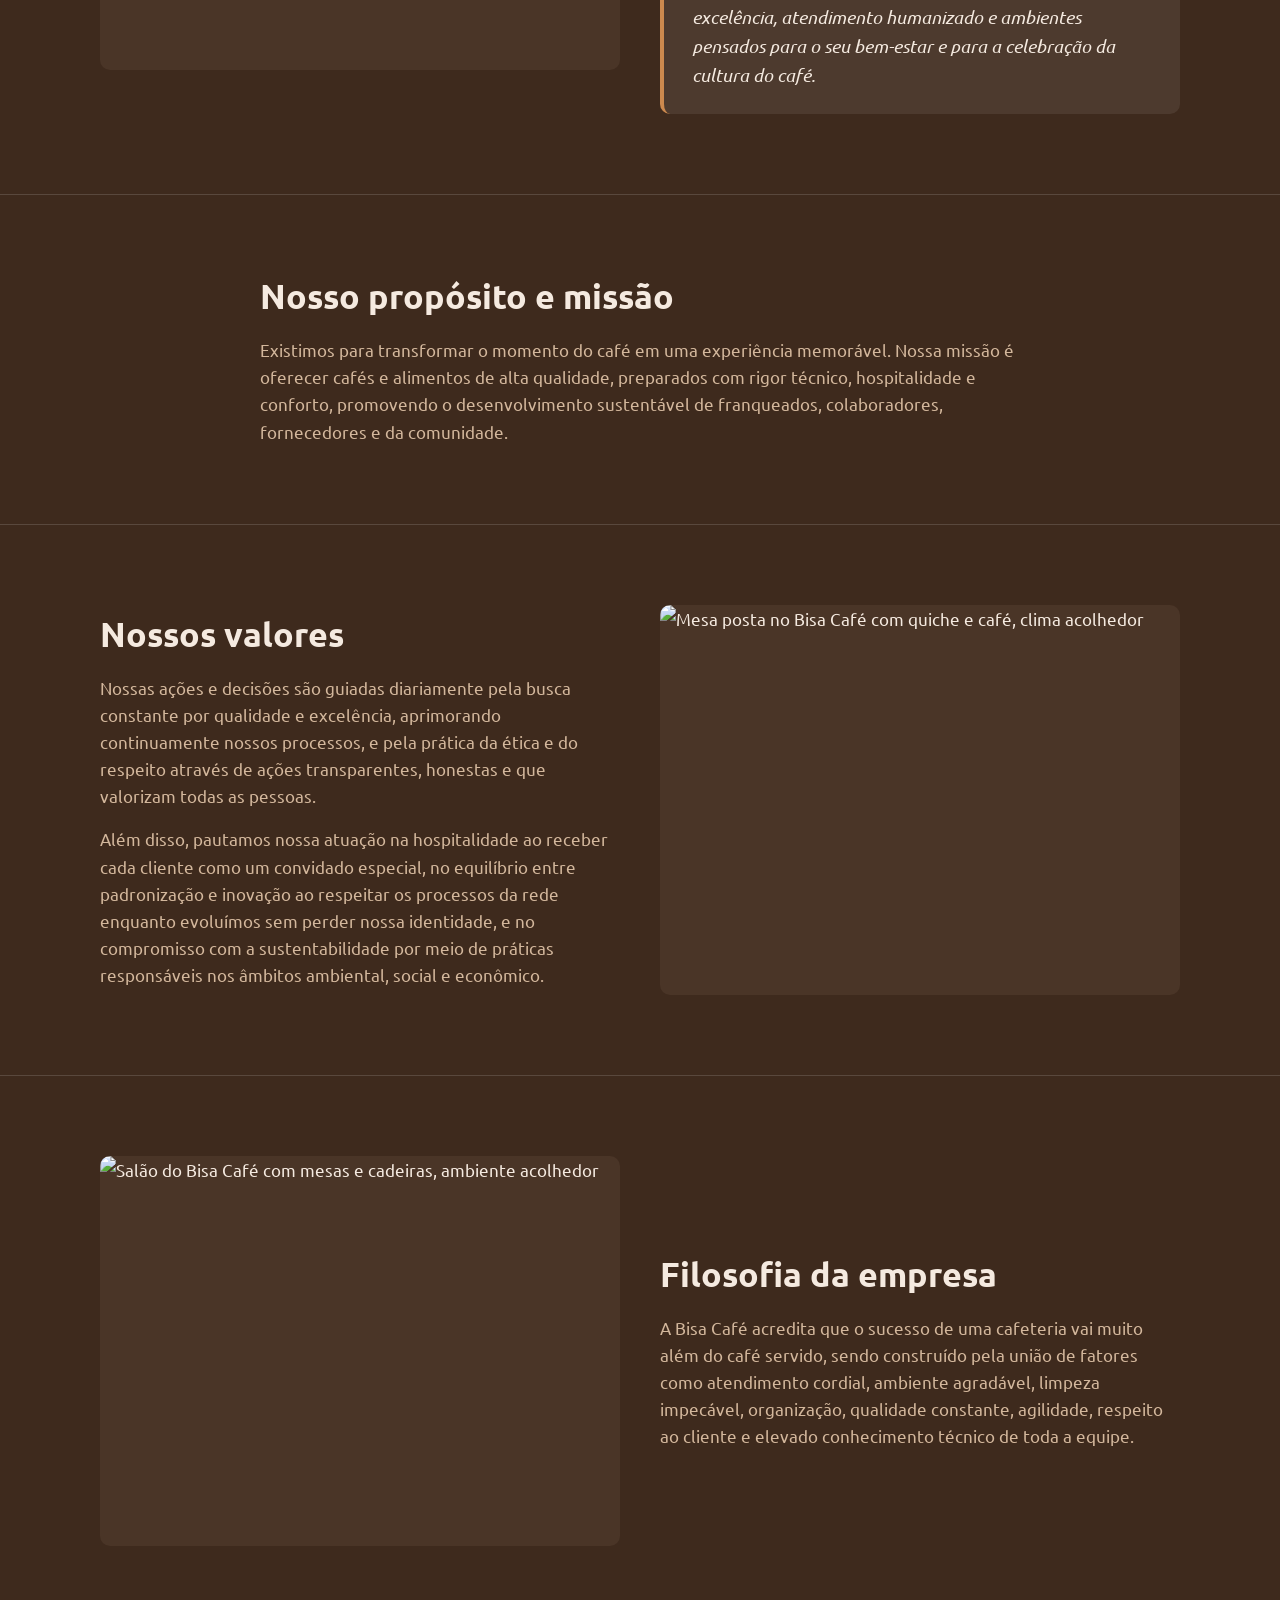
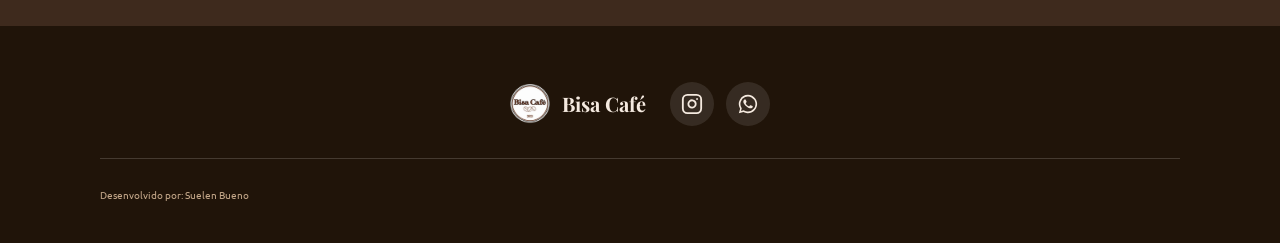
==== commit b8d72c1d: "Ajusta dimensoes de imagens e atributos de acessibilidade" ====
--- a/sobre-a-marca.html
+++ b/sobre-a-marca.html
@@ -117,7 +117,7 @@
     <div class="container">
       <div class="bloco-com-imagem bloco-com-imagem--inverso">
         <div class="bloco-imagem anima" style="--i:0">
-          <img src="./images/foto-ambiente-salao.webp" alt="Salão do Bisa Café com mesas e cadeiras, ambiente acolhedor" loading="lazy">
+          <img src="./images/foto-ambiente-salao.jpeg" alt="Salão do Bisa Café com mesas e cadeiras, ambiente acolhedor" loading="lazy">
         </div>
         <div class="conteudo-institucional anima" style="--i:1">
           <h2>Filosofia da empresa</h2>
@@ -134,7 +134,7 @@
   <div class="container">
     <div class="rodape-grade">
       <div class="rodape-marca anima" style="--i:0">
-        <img src="./images/logo.webp" alt="Bisa Café" height="40" class="rodape-logo">
+        <img src="./images/logo.webp" alt="Bisa Café" width="40" height="40" class="rodape-logo">
         <span class="nome">Bisa Café</span>
       </div>
       <nav class="rodape-social anima" style="--i:1" aria-label="Redes sociais">
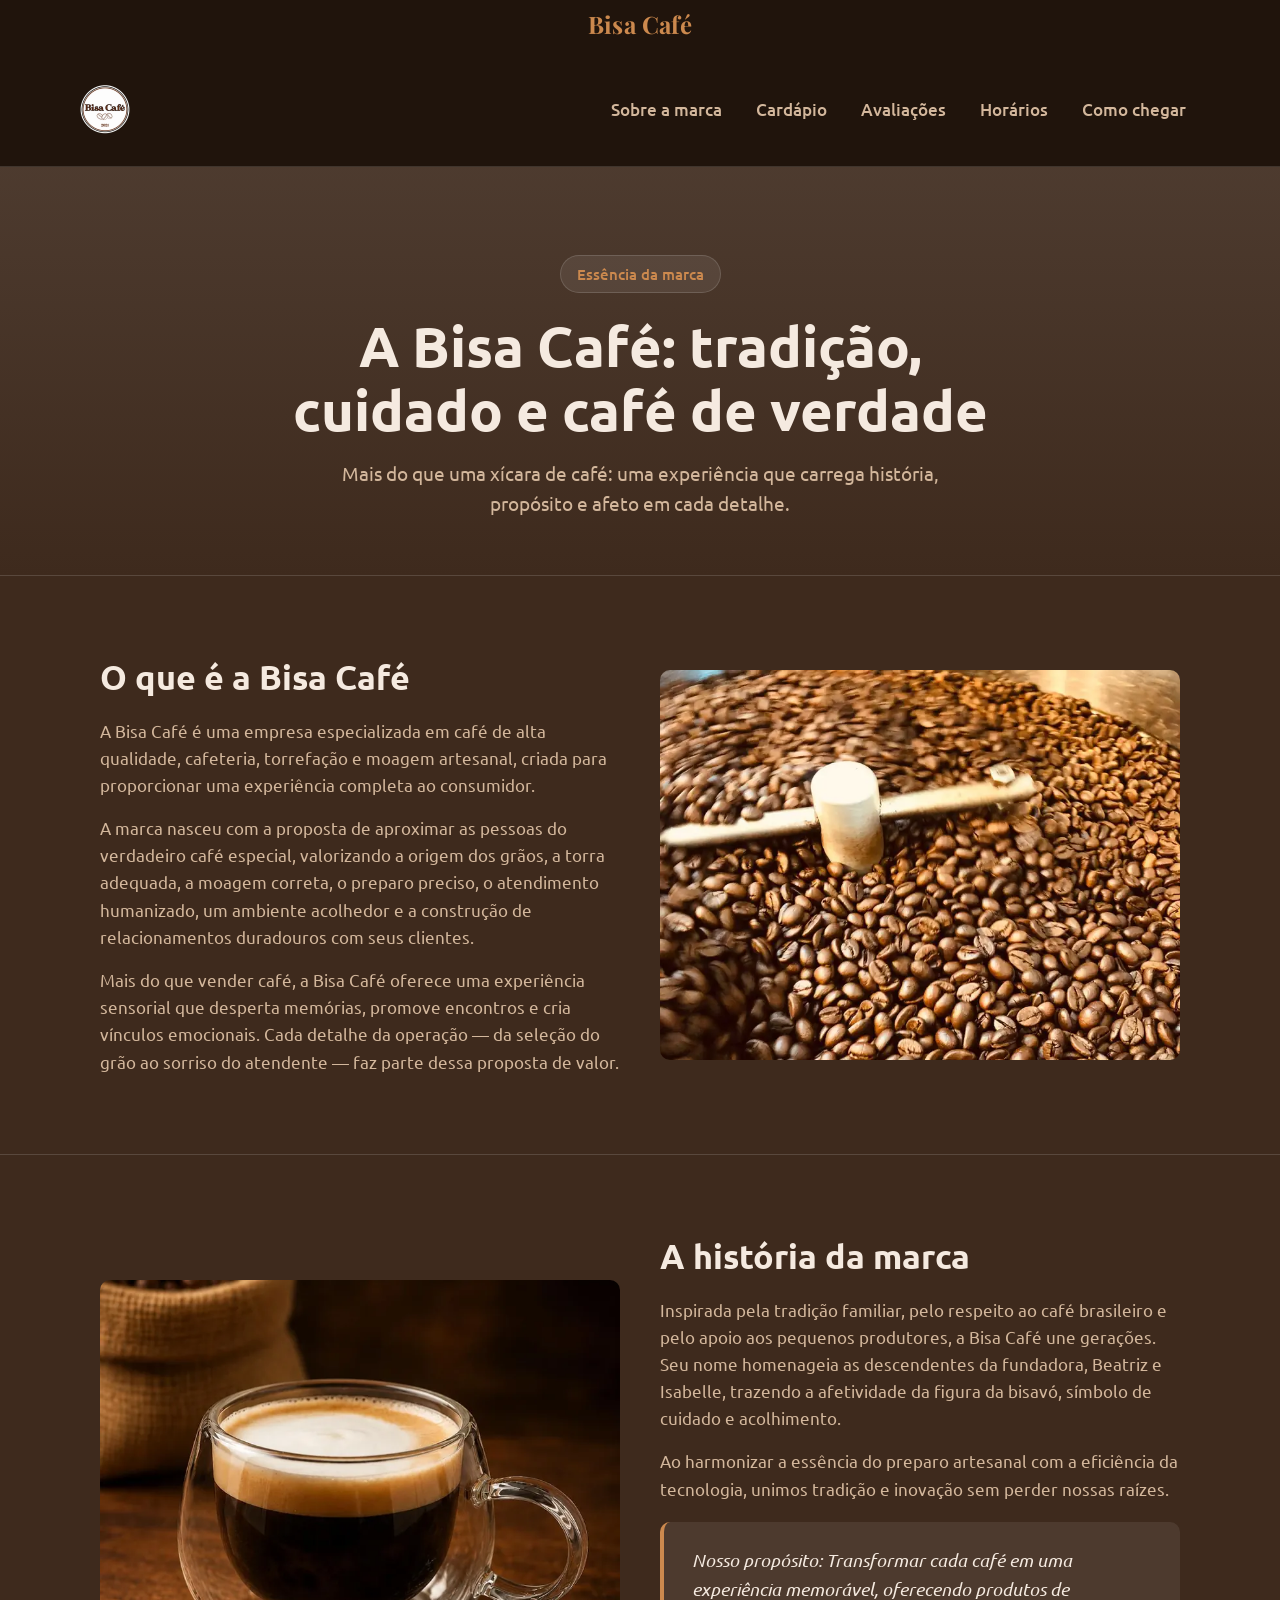
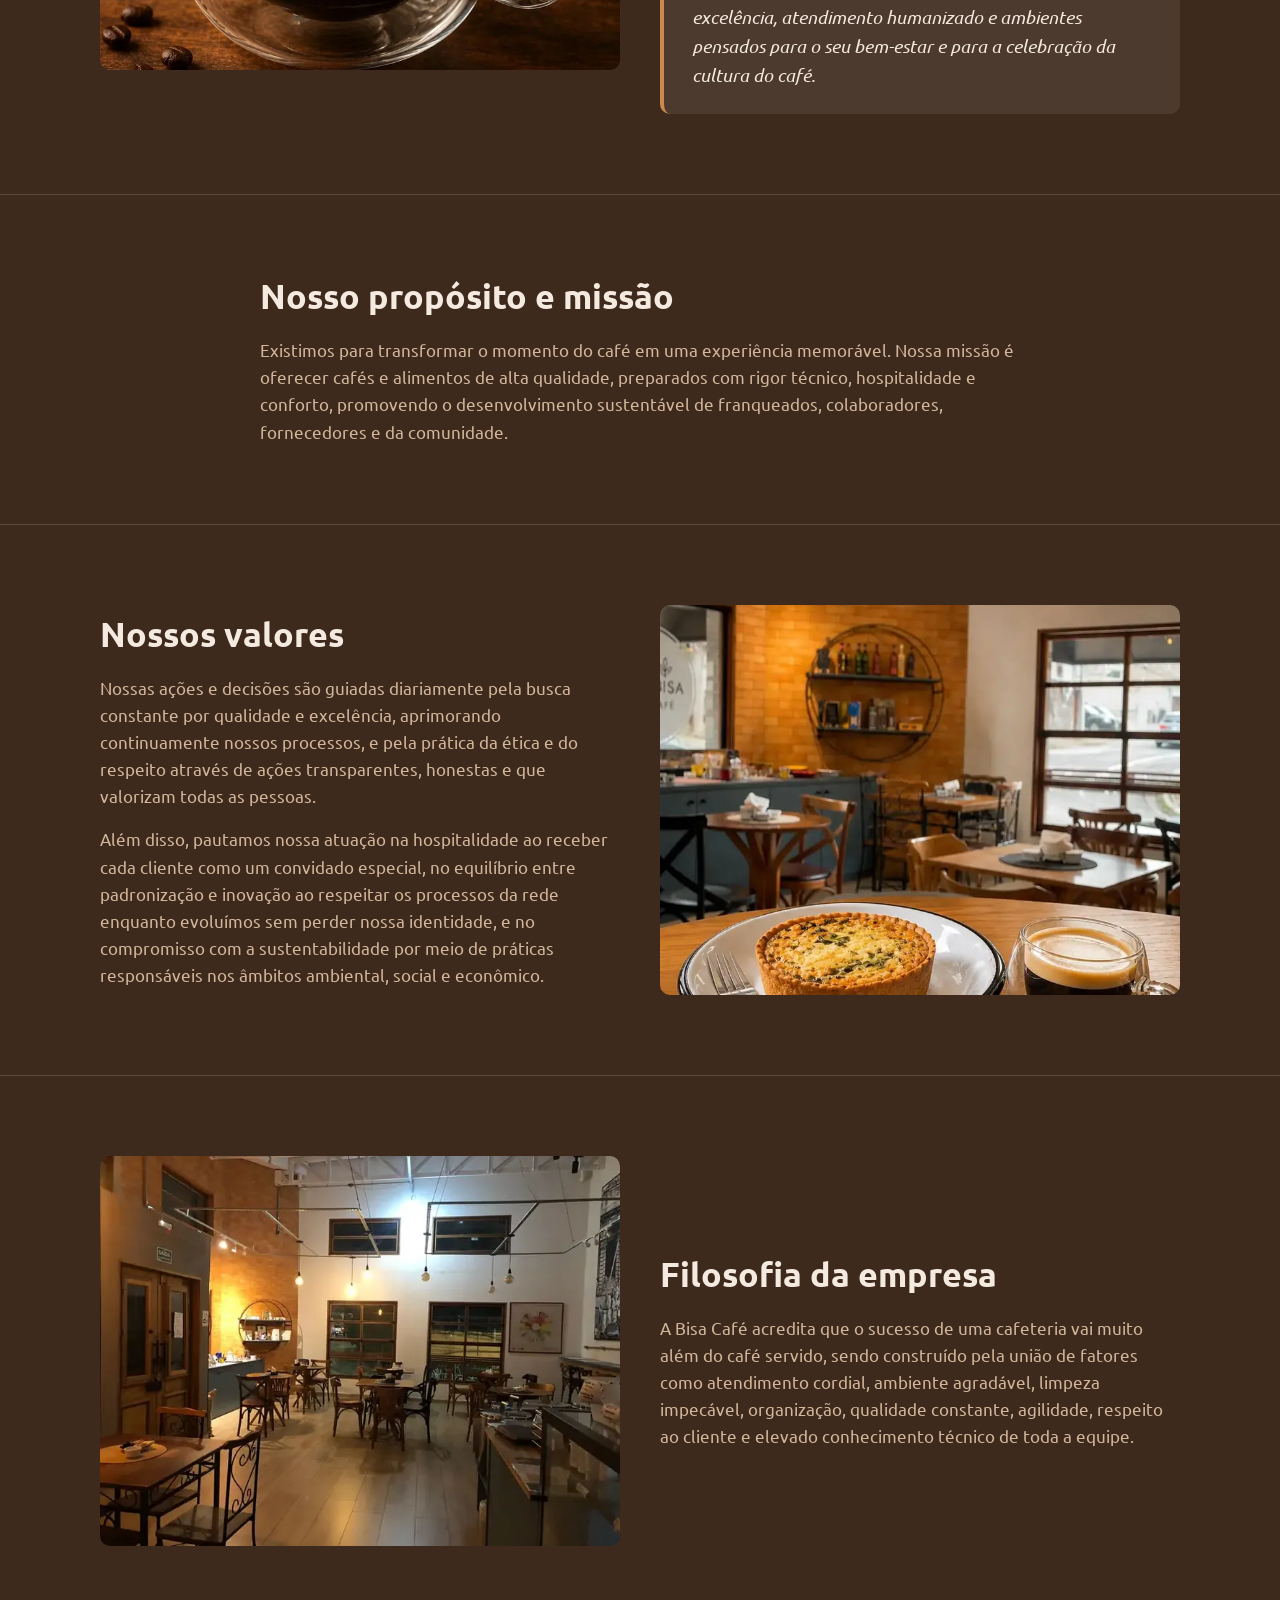
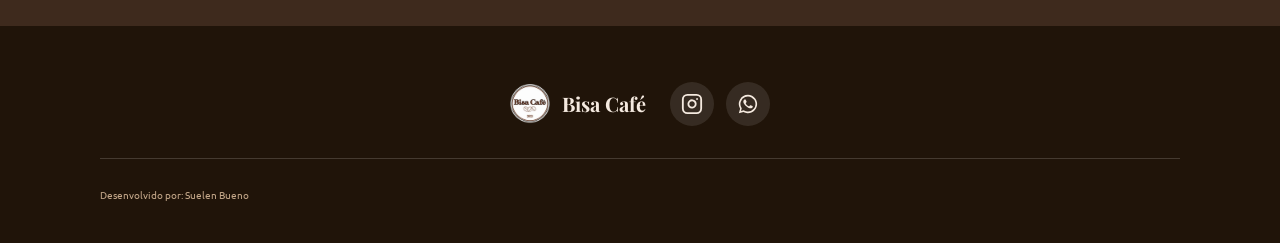
==== commit 89aa5f43: "correção das menções de fotos" ====
--- a/sobre-a-marca.html
+++ b/sobre-a-marca.html
@@ -55,7 +55,7 @@
     <div class="container">
       <div class="bloco-com-imagem">
         <div class="bloco-imagem anima" style="--i:0">
-          <img src="./images/foto-graos-torra.jpeg" alt="Grãos de café na torrefação artesanal do Bisa Café" loading="lazy">
+          <img src="./images/foto-graos-torra.webp" alt="Grãos de café na torrefação artesanal do Bisa Café" loading="lazy">
         </div>
         <div class="conteudo-institucional anima" style="--i:1">
           <h2>O que é a Bisa Café</h2>
@@ -72,7 +72,7 @@
     <div class="container">
       <div class="bloco-com-imagem bloco-com-imagem--inverso">
         <div class="bloco-imagem anima" style="--i:0">
-          <img src="./images/foto-espresso-graos.jpeg" alt="Espresso do Bisa Café com saco de grãos ao fundo, remetendo à origem artesanal" loading="lazy">
+          <img src="./images/foto-espresso-graos.webp" alt="Espresso do Bisa Café com saco de grãos ao fundo, remetendo à origem artesanal" loading="lazy">
         </div>
         <div class="conteudo-institucional anima" style="--i:1">
           <h2>A história da marca</h2>
@@ -101,7 +101,7 @@
     <div class="container">
       <div class="bloco-com-imagem">
         <div class="bloco-imagem anima" style="--i:0">
-          <img src="./images/foto-interior-mesa.jpeg" alt="Mesa posta no Bisa Café com quiche e café, clima acolhedor" loading="lazy">
+          <img src="./images/foto-interior-mesa.webp" alt="Mesa posta no Bisa Café com quiche e café, clima acolhedor" loading="lazy">
         </div>
         <div class="conteudo-institucional anima" style="--i:1">
           <h2>Nossos valores</h2>
@@ -117,7 +117,7 @@
     <div class="container">
       <div class="bloco-com-imagem bloco-com-imagem--inverso">
         <div class="bloco-imagem anima" style="--i:0">
-          <img src="./images/foto-ambiente-salao.jpeg" alt="Salão do Bisa Café com mesas e cadeiras, ambiente acolhedor" loading="lazy">
+          <img src="./images/foto-ambiente-salao.webp" alt="Salão do Bisa Café com mesas e cadeiras, ambiente acolhedor" loading="lazy">
         </div>
         <div class="conteudo-institucional anima" style="--i:1">
           <h2>Filosofia da empresa</h2>
